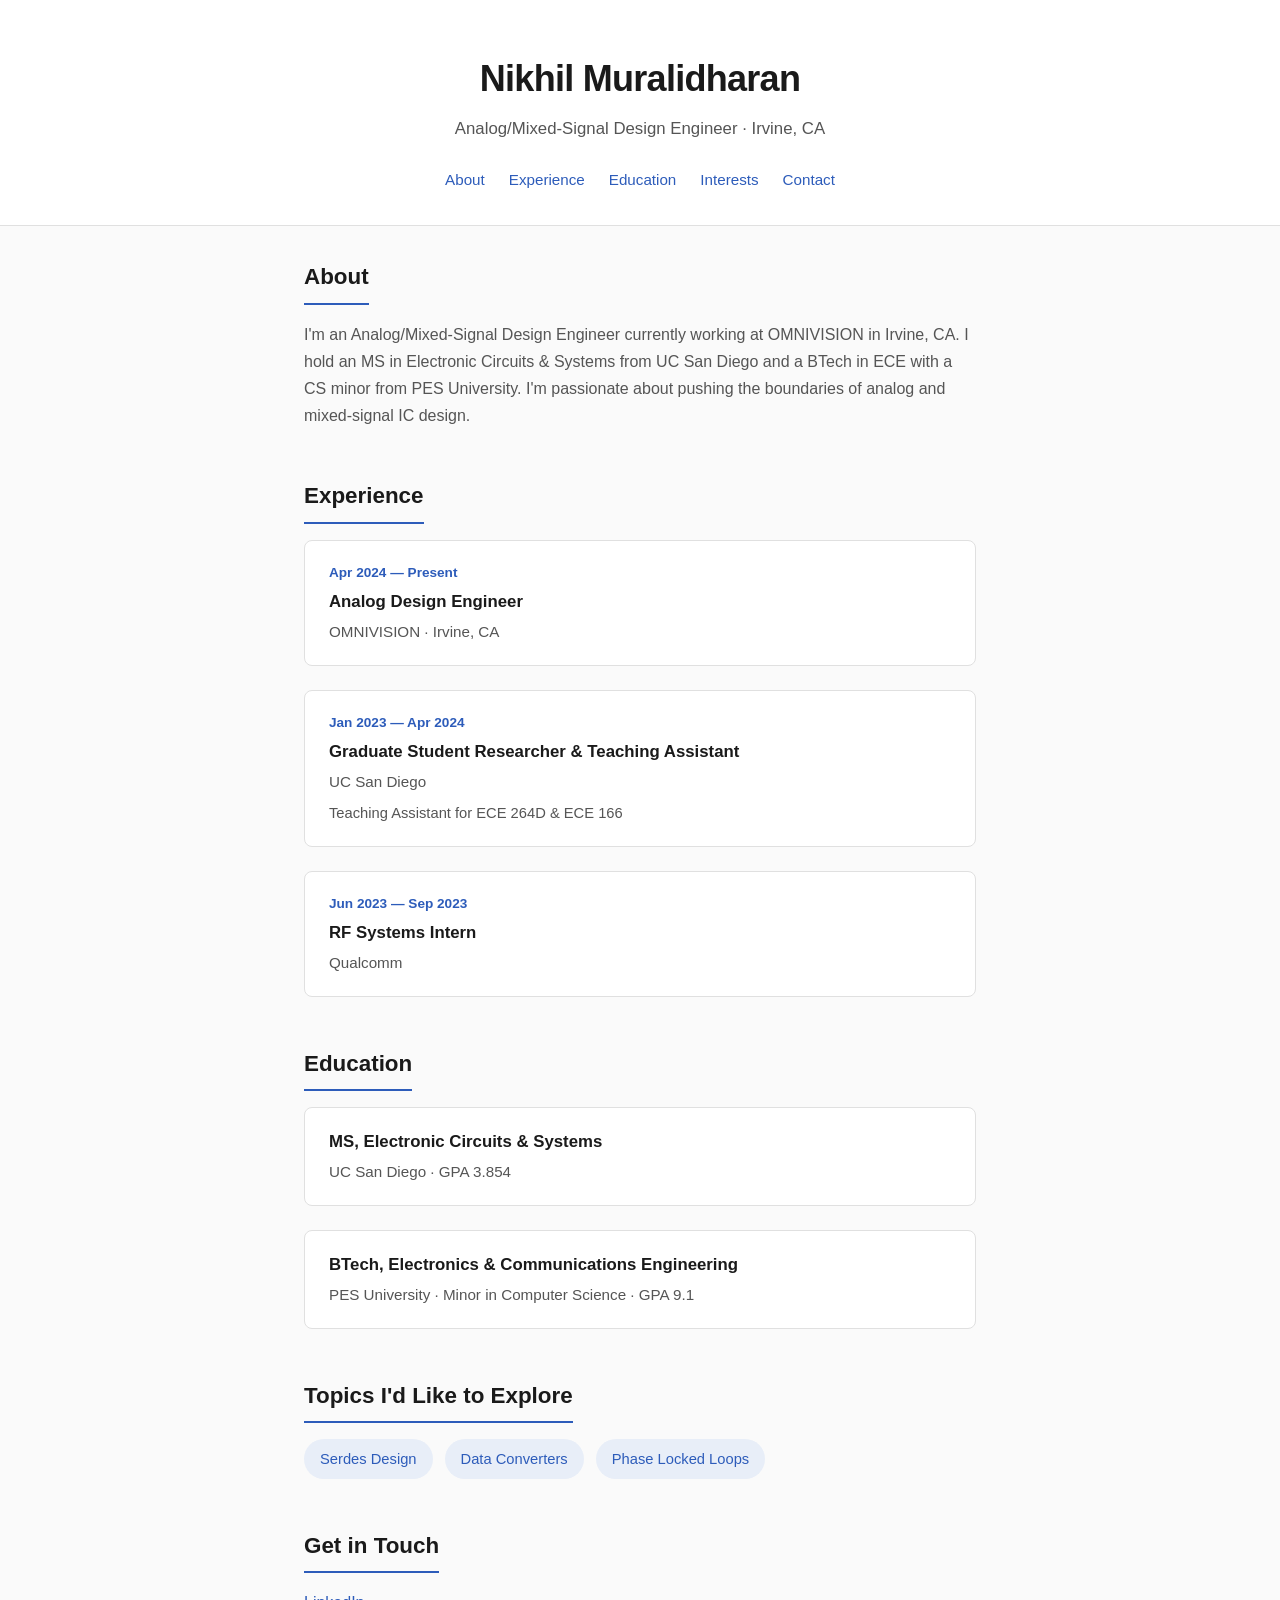
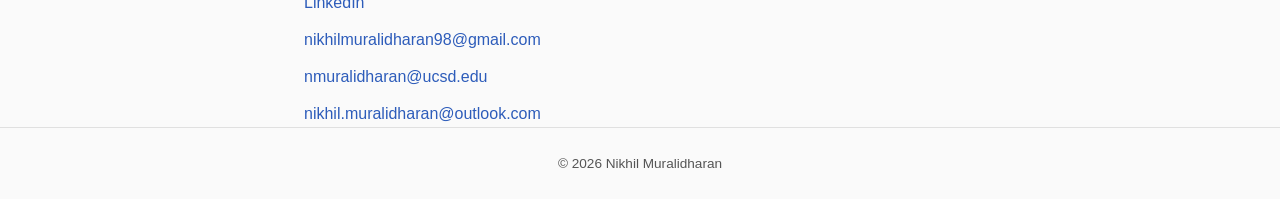
==== index.html @ 34f5506d "Add GitHub Pages personal website with HTML/CSS Static personal site built from existing profile con" ====
<!DOCTYPE html>
<html lang="en">
<head>
  <meta charset="UTF-8">
  <meta name="viewport" content="width=device-width, initial-scale=1.0">
  <title>Nikhil Muralidharan — Analog/Mixed-Signal Design Engineer</title>
  <meta name="description" content="Personal website of Nikhil Muralidharan, Analog/Mixed-Signal Design Engineer based in Irvine, CA.">
  <link rel="stylesheet" href="style.css">
</head>
<body>
  <header>
    <div class="container">
      <h1>Nikhil Muralidharan</h1>
      <p class="tagline">Analog/Mixed-Signal Design Engineer &middot; Irvine, CA</p>
      <nav>
        <a href="#about">About</a>
        <a href="#experience">Experience</a>
        <a href="#education">Education</a>
        <a href="#interests">Interests</a>
        <a href="#contact">Contact</a>
      </nav>
    </div>
  </header>

  <main class="container">
    <section id="about">
      <h2>About</h2>
      <p>
        I'm an Analog/Mixed-Signal Design Engineer currently working at OMNIVISION in Irvine, CA.
        I hold an MS in Electronic Circuits &amp; Systems from UC San Diego and a BTech in ECE
        with a CS minor from PES University. I'm passionate about pushing the boundaries of
        analog and mixed-signal IC design.
      </p>
    </section>

    <section id="experience">
      <h2>Experience</h2>
      <div class="timeline">
        <div class="timeline-item">
          <span class="date">Apr 2024 &mdash; Present</span>
          <h3>Analog Design Engineer</h3>
          <p class="org">OMNIVISION &middot; Irvine, CA</p>
        </div>
        <div class="timeline-item">
          <span class="date">Jan 2023 &mdash; Apr 2024</span>
          <h3>Graduate Student Researcher &amp; Teaching Assistant</h3>
          <p class="org">UC San Diego</p>
          <p>Teaching Assistant for ECE 264D &amp; ECE 166</p>
        </div>
        <div class="timeline-item">
          <span class="date">Jun 2023 &mdash; Sep 2023</span>
          <h3>RF Systems Intern</h3>
          <p class="org">Qualcomm</p>
        </div>
      </div>
    </section>

    <section id="education">
      <h2>Education</h2>
      <div class="timeline">
        <div class="timeline-item">
          <h3>MS, Electronic Circuits &amp; Systems</h3>
          <p class="org">UC San Diego &middot; GPA 3.854</p>
        </div>
        <div class="timeline-item">
          <h3>BTech, Electronics &amp; Communications Engineering</h3>
          <p class="org">PES University &middot; Minor in Computer Science &middot; GPA 9.1</p>
        </div>
      </div>
    </section>

    <section id="interests">
      <h2>Topics I'd Like to Explore</h2>
      <ul class="tags">
        <li>Serdes Design</li>
        <li>Data Converters</li>
        <li>Phase Locked Loops</li>
      </ul>
    </section>

    <section id="contact">
      <h2>Get in Touch</h2>
      <ul class="contact-list">
        <li><a href="https://linkedin.com/in/nikhil-muralidharan">LinkedIn</a></li>
        <li><a href="mailto:nikhilmuralidharan98@gmail.com">nikhilmuralidharan98@gmail.com</a></li>
        <li><a href="mailto:nmuralidharan@ucsd.edu">nmuralidharan@ucsd.edu</a></li>
        <li><a href="mailto:nikhil.muralidharan@outlook.com">nikhil.muralidharan@outlook.com</a></li>
      </ul>
    </section>
  </main>

  <footer>
    <div class="container">
      <p>&copy; 2026 Nikhil Muralidharan</p>
    </div>
  </footer>
</body>
</html>
---- style.css ----
/* ── Reset & Base ────────────────────────────────────────── */
*,
*::before,
*::after {
  margin: 0;
  padding: 0;
  box-sizing: border-box;
}

:root {
  --color-bg: #fafafa;
  --color-surface: #ffffff;
  --color-text: #1a1a1a;
  --color-text-muted: #555;
  --color-accent: #2d5cba;
  --color-accent-light: #e8eef8;
  --color-border: #e0e0e0;
  --font-sans: "Segoe UI", Roboto, "Helvetica Neue", Arial, sans-serif;
  --max-width: 720px;
}

html {
  scroll-behavior: smooth;
}

body {
  font-family: var(--font-sans);
  color: var(--color-text);
  background: var(--color-bg);
  line-height: 1.7;
  -webkit-font-smoothing: antialiased;
}

/* ── Layout ──────────────────────────────────────────────── */
.container {
  max-width: var(--max-width);
  margin: 0 auto;
  padding: 0 1.5rem;
}

/* ── Header ──────────────────────────────────────────────── */
header {
  background: var(--color-surface);
  border-bottom: 1px solid var(--color-border);
  padding: 3rem 0 2rem;
  text-align: center;
}

header h1 {
  font-size: 2.25rem;
  font-weight: 700;
  letter-spacing: -0.02em;
}

.tagline {
  color: var(--color-text-muted);
  margin-top: 0.35rem;
  font-size: 1.05rem;
}

nav {
  margin-top: 1.5rem;
  display: flex;
  justify-content: center;
  gap: 1.5rem;
  flex-wrap: wrap;
}

nav a {
  color: var(--color-accent);
  text-decoration: none;
  font-size: 0.95rem;
  font-weight: 500;
  transition: opacity 0.2s;
}

nav a:hover {
  opacity: 0.7;
}

/* ── Sections ────────────────────────────────────────────── */
main {
  padding: 2rem 0 4rem;
}

section {
  margin-top: 3rem;
}

section:first-child {
  margin-top: 2rem;
}

h2 {
  font-size: 1.4rem;
  font-weight: 700;
  margin-bottom: 1rem;
  padding-bottom: 0.4rem;
  border-bottom: 2px solid var(--color-accent);
  display: inline-block;
}

section > p {
  color: var(--color-text-muted);
}

/* ── Timeline ────────────────────────────────────────────── */
.timeline {
  display: flex;
  flex-direction: column;
  gap: 1.5rem;
}

.timeline-item {
  background: var(--color-surface);
  border: 1px solid var(--color-border);
  border-radius: 8px;
  padding: 1.25rem 1.5rem;
}

.timeline-item .date {
  display: block;
  font-size: 0.85rem;
  color: var(--color-accent);
  font-weight: 600;
  margin-bottom: 0.25rem;
}

.timeline-item h3 {
  font-size: 1.05rem;
  font-weight: 600;
}

.timeline-item .org {
  color: var(--color-text-muted);
  font-size: 0.95rem;
  margin-top: 0.15rem;
}

.timeline-item p:last-child:not(.org) {
  margin-top: 0.4rem;
  font-size: 0.92rem;
  color: var(--color-text-muted);
}

/* ── Tags ────────────────────────────────────────────────── */
.tags {
  list-style: none;
  display: flex;
  flex-wrap: wrap;
  gap: 0.75rem;
}

.tags li {
  background: var(--color-accent-light);
  color: var(--color-accent);
  padding: 0.45rem 1rem;
  border-radius: 20px;
  font-size: 0.92rem;
  font-weight: 500;
}

/* ── Contact ─────────────────────────────────────────────── */
.contact-list {
  list-style: none;
  display: flex;
  flex-direction: column;
  gap: 0.6rem;
}

.contact-list a {
  color: var(--color-accent);
  text-decoration: none;
  font-weight: 500;
}

.contact-list a:hover {
  text-decoration: underline;
}

/* ── Footer ──────────────────────────────────────────────── */
footer {
  border-top: 1px solid var(--color-border);
  padding: 1.5rem 0;
  text-align: center;
  font-size: 0.85rem;
  color: var(--color-text-muted);
}

/* ── Responsive ──────────────────────────────────────────── */
@media (max-width: 600px) {
  header {
    padding: 2rem 0 1.5rem;
  }

  header h1 {
    font-size: 1.75rem;
  }

  nav {
    gap: 1rem;
  }

  section {
    margin-top: 2rem;
  }

  .timeline-item {
    padding: 1rem 1.15rem;
  }
}
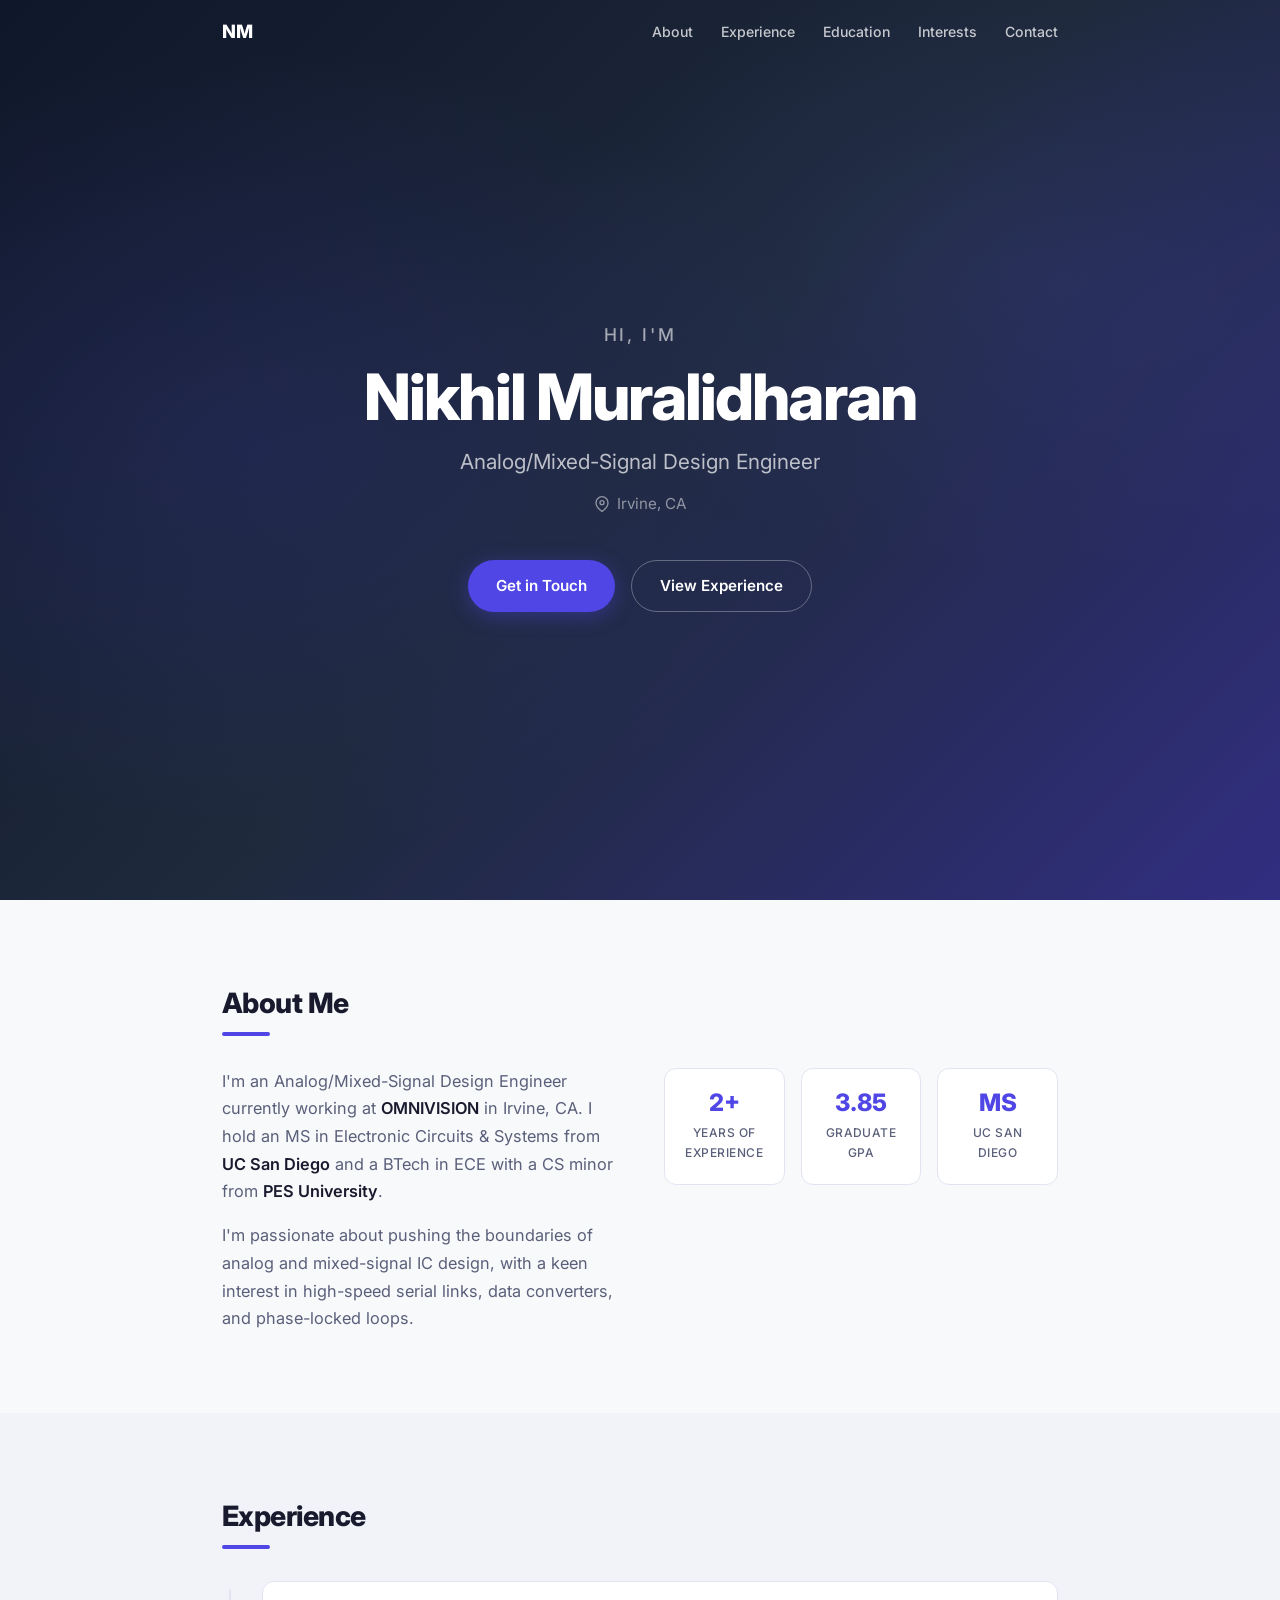
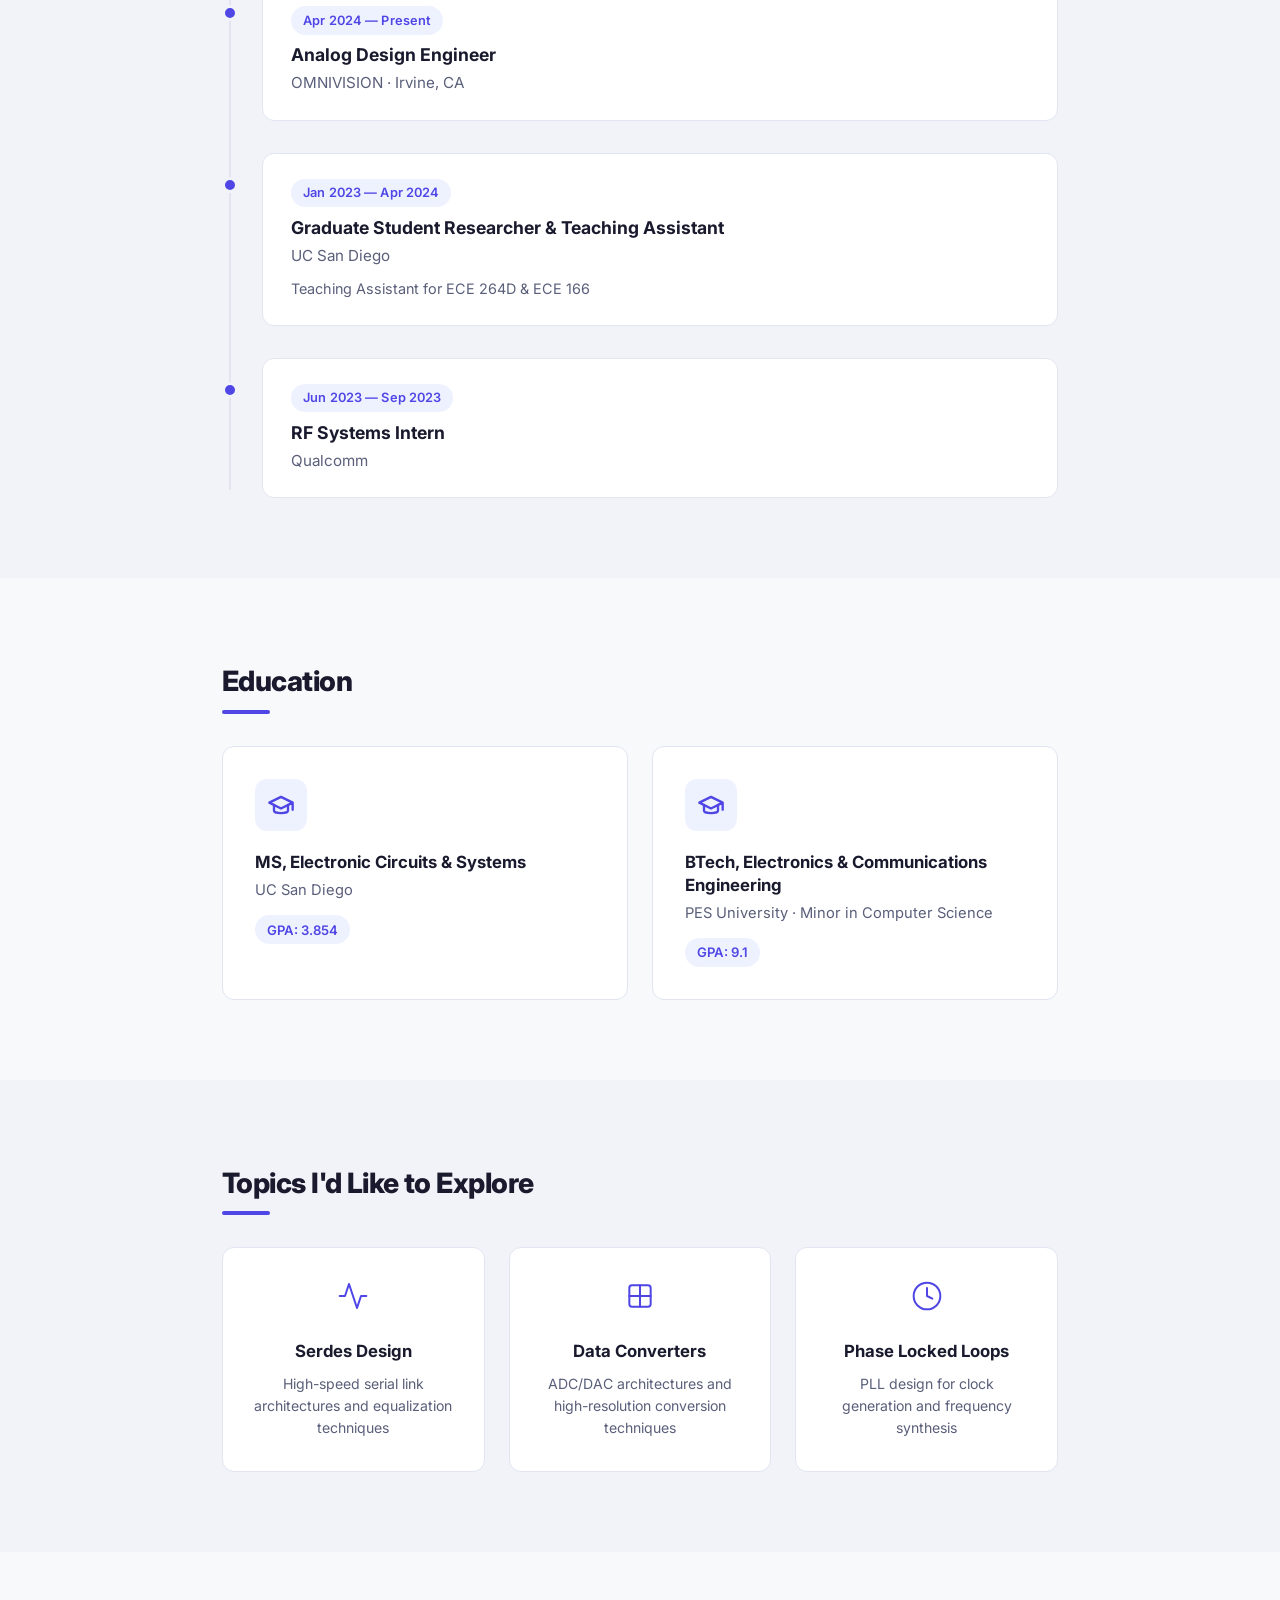
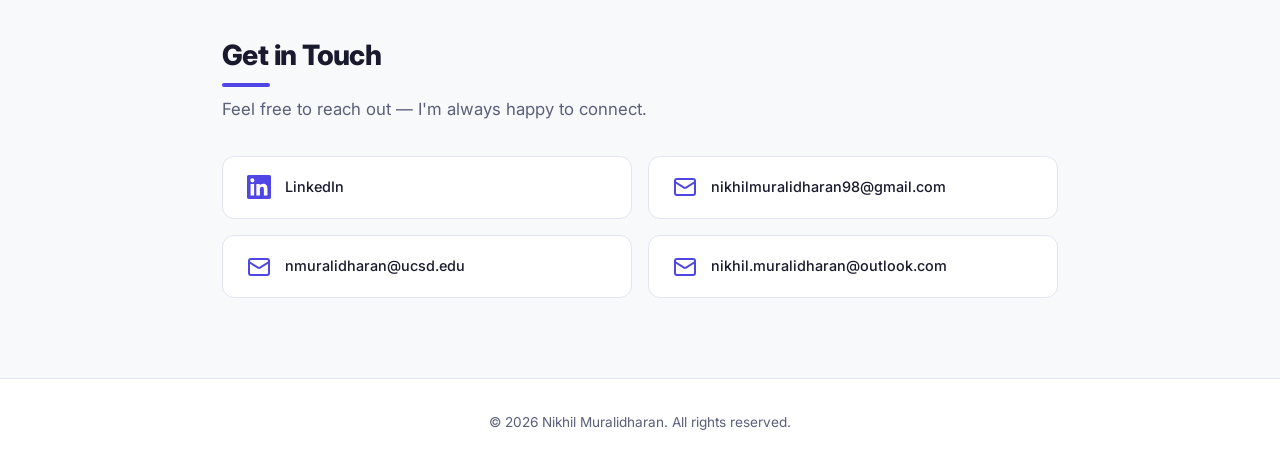
==== commit d907f78c: "Redesign website into a polished portfolio - Full-viewport hero with gradient background and CTA but" ====
--- a/index.html
+++ b/index.html
@@ -4,95 +4,217 @@
   <meta charset="UTF-8">
   <meta name="viewport" content="width=device-width, initial-scale=1.0">
   <title>Nikhil Muralidharan — Analog/Mixed-Signal Design Engineer</title>
-  <meta name="description" content="Personal website of Nikhil Muralidharan, Analog/Mixed-Signal Design Engineer based in Irvine, CA.">
+  <meta name="description" content="Portfolio of Nikhil Muralidharan, Analog/Mixed-Signal Design Engineer based in Irvine, CA.">
+  <link rel="preconnect" href="https://fonts.googleapis.com">
+  <link rel="preconnect" href="https://fonts.gstatic.com" crossorigin>
+  <link href="https://fonts.googleapis.com/css2?family=Inter:wght@400;500;600;700;800&display=swap" rel="stylesheet">
   <link rel="stylesheet" href="style.css">
 </head>
 <body>
-  <header>
-    <div class="container">
-      <h1>Nikhil Muralidharan</h1>
-      <p class="tagline">Analog/Mixed-Signal Design Engineer &middot; Irvine, CA</p>
-      <nav>
+
+  <!-- ── Sticky Nav ──────────────────────────────────────── -->
+  <nav class="topnav" id="topnav">
+    <div class="nav-inner">
+      <a href="#" class="nav-logo">NM</a>
+      <div class="nav-links">
         <a href="#about">About</a>
         <a href="#experience">Experience</a>
         <a href="#education">Education</a>
         <a href="#interests">Interests</a>
         <a href="#contact">Contact</a>
-      </nav>
+      </div>
+    </div>
+  </nav>
+
+  <!-- ── Hero ────────────────────────────────────────────── -->
+  <header class="hero">
+    <div class="hero-content">
+      <p class="hero-greeting">Hi, I'm</p>
+      <h1 class="hero-name">Nikhil Muralidharan</h1>
+      <p class="hero-role">Analog/Mixed-Signal Design Engineer</p>
+      <p class="hero-location">
+        <svg width="16" height="16" viewBox="0 0 24 24" fill="none" stroke="currentColor" stroke-width="2" stroke-linecap="round" stroke-linejoin="round"><path d="M21 10c0 7-9 13-9 13s-9-6-9-13a9 9 0 0 1 18 0z"/><circle cx="12" cy="10" r="3"/></svg>
+        Irvine, CA
+      </p>
+      <div class="hero-cta">
+        <a href="#contact" class="btn btn-primary">Get in Touch</a>
+        <a href="#experience" class="btn btn-outline">View Experience</a>
+      </div>
     </div>
   </header>
 
-  <main class="container">
-    <section id="about">
-      <h2>About</h2>
-      <p>
-        I'm an Analog/Mixed-Signal Design Engineer currently working at OMNIVISION in Irvine, CA.
-        I hold an MS in Electronic Circuits &amp; Systems from UC San Diego and a BTech in ECE
-        with a CS minor from PES University. I'm passionate about pushing the boundaries of
-        analog and mixed-signal IC design.
-      </p>
-    </section>
-
-    <section id="experience">
-      <h2>Experience</h2>
-      <div class="timeline">
-        <div class="timeline-item">
-          <span class="date">Apr 2024 &mdash; Present</span>
-          <h3>Analog Design Engineer</h3>
-          <p class="org">OMNIVISION &middot; Irvine, CA</p>
-        </div>
-        <div class="timeline-item">
-          <span class="date">Jan 2023 &mdash; Apr 2024</span>
-          <h3>Graduate Student Researcher &amp; Teaching Assistant</h3>
-          <p class="org">UC San Diego</p>
-          <p>Teaching Assistant for ECE 264D &amp; ECE 166</p>
-        </div>
-        <div class="timeline-item">
-          <span class="date">Jun 2023 &mdash; Sep 2023</span>
-          <h3>RF Systems Intern</h3>
-          <p class="org">Qualcomm</p>
-        </div>
-      </div>
-    </section>
-
-    <section id="education">
-      <h2>Education</h2>
-      <div class="timeline">
-        <div class="timeline-item">
-          <h3>MS, Electronic Circuits &amp; Systems</h3>
-          <p class="org">UC San Diego &middot; GPA 3.854</p>
-        </div>
-        <div class="timeline-item">
-          <h3>BTech, Electronics &amp; Communications Engineering</h3>
-          <p class="org">PES University &middot; Minor in Computer Science &middot; GPA 9.1</p>
-        </div>
-      </div>
-    </section>
-
-    <section id="interests">
-      <h2>Topics I'd Like to Explore</h2>
-      <ul class="tags">
-        <li>Serdes Design</li>
-        <li>Data Converters</li>
-        <li>Phase Locked Loops</li>
-      </ul>
-    </section>
-
-    <section id="contact">
-      <h2>Get in Touch</h2>
-      <ul class="contact-list">
-        <li><a href="https://linkedin.com/in/nikhil-muralidharan">LinkedIn</a></li>
-        <li><a href="mailto:nikhilmuralidharan98@gmail.com">nikhilmuralidharan98@gmail.com</a></li>
-        <li><a href="mailto:nmuralidharan@ucsd.edu">nmuralidharan@ucsd.edu</a></li>
-        <li><a href="mailto:nikhil.muralidharan@outlook.com">nikhil.muralidharan@outlook.com</a></li>
-      </ul>
-    </section>
+  <main>
+
+    <!-- ── About ───────────────────────────────────────────── -->
+    <section id="about" class="section">
+      <div class="container">
+        <h2 class="section-title">About Me</h2>
+        <div class="about-grid">
+          <div class="about-text">
+            <p>
+              I'm an Analog/Mixed-Signal Design Engineer currently working at
+              <strong>OMNIVISION</strong> in Irvine, CA. I hold an MS in Electronic
+              Circuits &amp; Systems from <strong>UC San Diego</strong> and a BTech in
+              ECE with a CS minor from <strong>PES University</strong>.
+            </p>
+            <p>
+              I'm passionate about pushing the boundaries of analog and mixed-signal
+              IC design, with a keen interest in high-speed serial links, data converters,
+              and phase-locked loops.
+            </p>
+          </div>
+          <div class="about-highlights">
+            <div class="highlight-card">
+              <span class="highlight-number">2+</span>
+              <span class="highlight-label">Years of Experience</span>
+            </div>
+            <div class="highlight-card">
+              <span class="highlight-number">3.85</span>
+              <span class="highlight-label">Graduate GPA</span>
+            </div>
+            <div class="highlight-card">
+              <span class="highlight-number">MS</span>
+              <span class="highlight-label">UC San Diego</span>
+            </div>
+          </div>
+        </div>
+      </div>
+    </section>
+
+    <!-- ── Experience ──────────────────────────────────────── -->
+    <section id="experience" class="section section-alt">
+      <div class="container">
+        <h2 class="section-title">Experience</h2>
+        <div class="timeline">
+          <div class="timeline-item">
+            <div class="timeline-marker"></div>
+            <div class="timeline-card">
+              <span class="timeline-date">Apr 2024 &mdash; Present</span>
+              <h3>Analog Design Engineer</h3>
+              <p class="timeline-org">OMNIVISION &middot; Irvine, CA</p>
+            </div>
+          </div>
+          <div class="timeline-item">
+            <div class="timeline-marker"></div>
+            <div class="timeline-card">
+              <span class="timeline-date">Jan 2023 &mdash; Apr 2024</span>
+              <h3>Graduate Student Researcher &amp; Teaching Assistant</h3>
+              <p class="timeline-org">UC San Diego</p>
+              <p class="timeline-detail">Teaching Assistant for ECE 264D &amp; ECE 166</p>
+            </div>
+          </div>
+          <div class="timeline-item">
+            <div class="timeline-marker"></div>
+            <div class="timeline-card">
+              <span class="timeline-date">Jun 2023 &mdash; Sep 2023</span>
+              <h3>RF Systems Intern</h3>
+              <p class="timeline-org">Qualcomm</p>
+            </div>
+          </div>
+        </div>
+      </div>
+    </section>
+
+    <!-- ── Education ───────────────────────────────────────── -->
+    <section id="education" class="section">
+      <div class="container">
+        <h2 class="section-title">Education</h2>
+        <div class="edu-grid">
+          <div class="edu-card">
+            <div class="edu-icon">
+              <svg width="28" height="28" viewBox="0 0 24 24" fill="none" stroke="currentColor" stroke-width="2" stroke-linecap="round" stroke-linejoin="round"><path d="M22 10v6M2 10l10-5 10 5-10 5z"/><path d="M6 12v5c0 1.1 2.7 2 6 2s6-.9 6-2v-5"/></svg>
+            </div>
+            <h3>MS, Electronic Circuits &amp; Systems</h3>
+            <p class="edu-school">UC San Diego</p>
+            <p class="edu-gpa">GPA: 3.854</p>
+          </div>
+          <div class="edu-card">
+            <div class="edu-icon">
+              <svg width="28" height="28" viewBox="0 0 24 24" fill="none" stroke="currentColor" stroke-width="2" stroke-linecap="round" stroke-linejoin="round"><path d="M22 10v6M2 10l10-5 10 5-10 5z"/><path d="M6 12v5c0 1.1 2.7 2 6 2s6-.9 6-2v-5"/></svg>
+            </div>
+            <h3>BTech, Electronics &amp; Communications Engineering</h3>
+            <p class="edu-school">PES University &middot; Minor in Computer Science</p>
+            <p class="edu-gpa">GPA: 9.1</p>
+          </div>
+        </div>
+      </div>
+    </section>
+
+    <!-- ── Interests ───────────────────────────────────────── -->
+    <section id="interests" class="section section-alt">
+      <div class="container">
+        <h2 class="section-title">Topics I'd Like to Explore</h2>
+        <div class="interest-grid">
+          <div class="interest-card">
+            <svg width="32" height="32" viewBox="0 0 24 24" fill="none" stroke="currentColor" stroke-width="1.5" stroke-linecap="round" stroke-linejoin="round"><polyline points="22 12 18 12 15 21 9 3 6 12 2 12"/></svg>
+            <h3>Serdes Design</h3>
+            <p>High-speed serial link architectures and equalization techniques</p>
+          </div>
+          <div class="interest-card">
+            <svg width="32" height="32" viewBox="0 0 24 24" fill="none" stroke="currentColor" stroke-width="1.5" stroke-linecap="round" stroke-linejoin="round"><rect x="4" y="4" width="16" height="16" rx="2"/><line x1="4" y1="12" x2="20" y2="12"/><line x1="12" y1="4" x2="12" y2="20"/></svg>
+            <h3>Data Converters</h3>
+            <p>ADC/DAC architectures and high-resolution conversion techniques</p>
+          </div>
+          <div class="interest-card">
+            <svg width="32" height="32" viewBox="0 0 24 24" fill="none" stroke="currentColor" stroke-width="1.5" stroke-linecap="round" stroke-linejoin="round"><circle cx="12" cy="12" r="10"/><polyline points="12 6 12 12 16 14"/></svg>
+            <h3>Phase Locked Loops</h3>
+            <p>PLL design for clock generation and frequency synthesis</p>
+          </div>
+        </div>
+      </div>
+    </section>
+
+    <!-- ── Contact ─────────────────────────────────────────── -->
+    <section id="contact" class="section">
+      <div class="container">
+        <h2 class="section-title">Get in Touch</h2>
+        <p class="contact-intro">Feel free to reach out &mdash; I'm always happy to connect.</p>
+        <div class="contact-grid">
+          <a href="https://linkedin.com/in/nikhil-muralidharan" class="contact-card" target="_blank" rel="noopener noreferrer">
+            <svg width="24" height="24" viewBox="0 0 24 24" fill="currentColor"><path d="M20.447 20.452h-3.554v-5.569c0-1.328-.027-3.037-1.852-3.037-1.853 0-2.136 1.445-2.136 2.939v5.667H9.351V9h3.414v1.561h.046c.477-.9 1.637-1.85 3.37-1.85 3.601 0 4.267 2.37 4.267 5.455v6.286zM5.337 7.433a2.062 2.062 0 01-2.063-2.065 2.064 2.064 0 112.063 2.065zm1.782 13.019H3.555V9h3.564v11.452zM22.225 0H1.771C.792 0 0 .774 0 1.729v20.542C0 23.227.792 24 1.771 24h20.451C23.2 24 24 23.227 24 22.271V1.729C24 .774 23.2 0 22.222 0h.003z"/></svg>
+            <span>LinkedIn</span>
+          </a>
+          <a href="mailto:nikhilmuralidharan98@gmail.com" class="contact-card">
+            <svg width="24" height="24" viewBox="0 0 24 24" fill="none" stroke="currentColor" stroke-width="2" stroke-linecap="round" stroke-linejoin="round"><rect x="2" y="4" width="20" height="16" rx="2"/><path d="m22 7-8.97 5.7a1.94 1.94 0 0 1-2.06 0L2 7"/></svg>
+            <span>nikhilmuralidharan98@gmail.com</span>
+          </a>
+          <a href="mailto:nmuralidharan@ucsd.edu" class="contact-card">
+            <svg width="24" height="24" viewBox="0 0 24 24" fill="none" stroke="currentColor" stroke-width="2" stroke-linecap="round" stroke-linejoin="round"><rect x="2" y="4" width="20" height="16" rx="2"/><path d="m22 7-8.97 5.7a1.94 1.94 0 0 1-2.06 0L2 7"/></svg>
+            <span>nmuralidharan@ucsd.edu</span>
+          </a>
+          <a href="mailto:nikhil.muralidharan@outlook.com" class="contact-card">
+            <svg width="24" height="24" viewBox="0 0 24 24" fill="none" stroke="currentColor" stroke-width="2" stroke-linecap="round" stroke-linejoin="round"><rect x="2" y="4" width="20" height="16" rx="2"/><path d="m22 7-8.97 5.7a1.94 1.94 0 0 1-2.06 0L2 7"/></svg>
+            <span>nikhil.muralidharan@outlook.com</span>
+          </a>
+        </div>
+      </div>
+    </section>
+
   </main>
 
   <footer>
     <div class="container">
-      <p>&copy; 2026 Nikhil Muralidharan</p>
+      <p>&copy; 2026 Nikhil Muralidharan. All rights reserved.</p>
     </div>
   </footer>
+
+  <script>
+    // Sticky nav background on scroll
+    const nav = document.getElementById('topnav');
+    window.addEventListener('scroll', () => {
+      nav.classList.toggle('scrolled', window.scrollY > 50);
+    });
+
+    // Animate sections on scroll
+    const observer = new IntersectionObserver((entries) => {
+      entries.forEach(entry => {
+        if (entry.isIntersecting) {
+          entry.target.classList.add('visible');
+        }
+      });
+    }, { threshold: 0.1 });
+
+    document.querySelectorAll('.section').forEach(s => observer.observe(s));
+  </script>
 </body>
 </html>
--- a/style.css
+++ b/style.css
@@ -8,19 +8,29 @@
 }
 
 :root {
-  --color-bg: #fafafa;
+  --color-bg: #f8f9fb;
   --color-surface: #ffffff;
-  --color-text: #1a1a1a;
-  --color-text-muted: #555;
-  --color-accent: #2d5cba;
-  --color-accent-light: #e8eef8;
-  --color-border: #e0e0e0;
-  --font-sans: "Segoe UI", Roboto, "Helvetica Neue", Arial, sans-serif;
-  --max-width: 720px;
+  --color-surface-alt: #f1f3f8;
+  --color-text: #1a1a2e;
+  --color-text-muted: #5a5f7a;
+  --color-accent: #4f46e5;
+  --color-accent-dark: #3730a3;
+  --color-accent-light: #eef2ff;
+  --color-border: #e2e5f1;
+  --color-hero-start: #0f172a;
+  --color-hero-end: #1e293b;
+  --font-sans: "Inter", -apple-system, BlinkMacSystemFont, "Segoe UI", Roboto, sans-serif;
+  --max-width: 900px;
+  --radius: 12px;
+  --shadow-sm: 0 1px 3px rgba(0, 0, 0, 0.06);
+  --shadow-md: 0 4px 16px rgba(0, 0, 0, 0.08);
+  --shadow-lg: 0 8px 30px rgba(0, 0, 0, 0.1);
+  --transition: 0.3s cubic-bezier(0.4, 0, 0.2, 1);
 }
 
 html {
   scroll-behavior: smooth;
+  scroll-padding-top: 5rem;
 }
 
 body {
@@ -29,183 +39,592 @@
   background: var(--color-bg);
   line-height: 1.7;
   -webkit-font-smoothing: antialiased;
-}
-
-/* ── Layout ──────────────────────────────────────────────── */
+  -moz-osx-font-smoothing: grayscale;
+}
+
 .container {
   max-width: var(--max-width);
   margin: 0 auto;
-  padding: 0 1.5rem;
-}
-
-/* ── Header ──────────────────────────────────────────────── */
-header {
+  padding: 0 2rem;
+}
+
+/* ── Sticky Nav ──────────────────────────────────────────── */
+.topnav {
+  position: fixed;
+  top: 0;
+  left: 0;
+  right: 0;
+  z-index: 100;
+  padding: 1rem 0;
+  transition: background var(--transition), box-shadow var(--transition), padding var(--transition);
+}
+
+.topnav.scrolled {
+  background: rgba(255, 255, 255, 0.92);
+  backdrop-filter: blur(12px);
+  -webkit-backdrop-filter: blur(12px);
+  box-shadow: 0 1px 12px rgba(0, 0, 0, 0.08);
+  padding: 0.65rem 0;
+}
+
+.nav-inner {
+  max-width: var(--max-width);
+  margin: 0 auto;
+  padding: 0 2rem;
+  display: flex;
+  align-items: center;
+  justify-content: space-between;
+}
+
+.nav-logo {
+  font-weight: 800;
+  font-size: 1.15rem;
+  color: #fff;
+  text-decoration: none;
+  letter-spacing: -0.02em;
+  transition: color var(--transition);
+}
+
+.topnav.scrolled .nav-logo {
+  color: var(--color-text);
+}
+
+.nav-links {
+  display: flex;
+  gap: 1.75rem;
+}
+
+.nav-links a {
+  color: rgba(255, 255, 255, 0.75);
+  text-decoration: none;
+  font-size: 0.88rem;
+  font-weight: 500;
+  transition: color var(--transition);
+}
+
+.nav-links a:hover {
+  color: #fff;
+}
+
+.topnav.scrolled .nav-links a {
+  color: var(--color-text-muted);
+}
+
+.topnav.scrolled .nav-links a:hover {
+  color: var(--color-accent);
+}
+
+/* ── Hero ────────────────────────────────────────────────── */
+.hero {
+  background: linear-gradient(135deg, var(--color-hero-start) 0%, var(--color-hero-end) 50%, #312e81 100%);
+  min-height: 100vh;
+  display: flex;
+  align-items: center;
+  justify-content: center;
+  text-align: center;
+  padding: 6rem 2rem 4rem;
+  position: relative;
+  overflow: hidden;
+}
+
+.hero::before {
+  content: "";
+  position: absolute;
+  inset: 0;
+  background:
+    radial-gradient(ellipse 600px 400px at 20% 50%, rgba(79, 70, 229, 0.15), transparent),
+    radial-gradient(ellipse 500px 300px at 80% 30%, rgba(99, 102, 241, 0.1), transparent);
+  pointer-events: none;
+}
+
+.hero-content {
+  position: relative;
+  z-index: 1;
+}
+
+.hero-greeting {
+  font-size: 1.1rem;
+  font-weight: 500;
+  color: rgba(255, 255, 255, 0.6);
+  text-transform: uppercase;
+  letter-spacing: 0.15em;
+  margin-bottom: 0.75rem;
+}
+
+.hero-name {
+  font-size: clamp(2.5rem, 6vw, 4rem);
+  font-weight: 800;
+  color: #fff;
+  letter-spacing: -0.03em;
+  line-height: 1.1;
+}
+
+.hero-role {
+  font-size: clamp(1rem, 2.5vw, 1.3rem);
+  color: rgba(255, 255, 255, 0.7);
+  margin-top: 0.75rem;
+  font-weight: 400;
+}
+
+.hero-location {
+  display: inline-flex;
+  align-items: center;
+  gap: 0.4rem;
+  margin-top: 0.75rem;
+  font-size: 0.95rem;
+  color: rgba(255, 255, 255, 0.5);
+}
+
+.hero-location svg {
+  flex-shrink: 0;
+}
+
+.hero-cta {
+  margin-top: 2.5rem;
+  display: flex;
+  gap: 1rem;
+  justify-content: center;
+  flex-wrap: wrap;
+}
+
+.btn {
+  display: inline-flex;
+  align-items: center;
+  padding: 0.75rem 1.75rem;
+  border-radius: 50px;
+  font-size: 0.95rem;
+  font-weight: 600;
+  text-decoration: none;
+  transition: transform var(--transition), box-shadow var(--transition), background var(--transition);
+  cursor: pointer;
+}
+
+.btn:hover {
+  transform: translateY(-2px);
+}
+
+.btn-primary {
+  background: var(--color-accent);
+  color: #fff;
+  box-shadow: 0 4px 20px rgba(79, 70, 229, 0.4);
+}
+
+.btn-primary:hover {
+  background: var(--color-accent-dark);
+  box-shadow: 0 6px 28px rgba(79, 70, 229, 0.5);
+}
+
+.btn-outline {
+  border: 1.5px solid rgba(255, 255, 255, 0.3);
+  color: #fff;
+  background: transparent;
+}
+
+.btn-outline:hover {
+  border-color: rgba(255, 255, 255, 0.6);
+  background: rgba(255, 255, 255, 0.05);
+}
+
+/* ── Sections ────────────────────────────────────────────── */
+.section {
+  padding: 5rem 0;
+  opacity: 0;
+  transform: translateY(30px);
+  transition: opacity 0.6s ease-out, transform 0.6s ease-out;
+}
+
+.section.visible {
+  opacity: 1;
+  transform: translateY(0);
+}
+
+.section-alt {
+  background: var(--color-surface-alt);
+}
+
+.section-title {
+  font-size: 1.75rem;
+  font-weight: 800;
+  letter-spacing: -0.02em;
+  margin-bottom: 2.5rem;
+  position: relative;
+  display: inline-block;
+}
+
+.section-title::after {
+  content: "";
+  position: absolute;
+  bottom: -8px;
+  left: 0;
+  width: 48px;
+  height: 4px;
+  background: var(--color-accent);
+  border-radius: 2px;
+}
+
+/* ── About ───────────────────────────────────────────────── */
+.about-grid {
+  display: grid;
+  grid-template-columns: 1fr 1fr;
+  gap: 3rem;
+  align-items: start;
+}
+
+.about-text p {
+  color: var(--color-text-muted);
+  margin-bottom: 1rem;
+  font-size: 1.02rem;
+}
+
+.about-text p:last-child {
+  margin-bottom: 0;
+}
+
+.about-text strong {
+  color: var(--color-text);
+  font-weight: 600;
+}
+
+.about-highlights {
+  display: grid;
+  grid-template-columns: 1fr 1fr 1fr;
+  gap: 1rem;
+}
+
+.highlight-card {
   background: var(--color-surface);
-  border-bottom: 1px solid var(--color-border);
-  padding: 3rem 0 2rem;
+  border: 1px solid var(--color-border);
+  border-radius: var(--radius);
+  padding: 1.25rem 1rem;
   text-align: center;
-}
-
-header h1 {
-  font-size: 2.25rem;
-  font-weight: 700;
-  letter-spacing: -0.02em;
-}
-
-.tagline {
+  transition: transform var(--transition), box-shadow var(--transition);
+}
+
+.highlight-card:hover {
+  transform: translateY(-3px);
+  box-shadow: var(--shadow-md);
+}
+
+.highlight-number {
+  display: block;
+  font-size: 1.5rem;
+  font-weight: 800;
+  color: var(--color-accent);
+  line-height: 1.2;
+}
+
+.highlight-label {
+  display: block;
+  font-size: 0.75rem;
   color: var(--color-text-muted);
   margin-top: 0.35rem;
-  font-size: 1.05rem;
-}
-
-nav {
-  margin-top: 1.5rem;
-  display: flex;
-  justify-content: center;
-  gap: 1.5rem;
-  flex-wrap: wrap;
-}
-
-nav a {
-  color: var(--color-accent);
-  text-decoration: none;
-  font-size: 0.95rem;
   font-weight: 500;
-  transition: opacity 0.2s;
-}
-
-nav a:hover {
-  opacity: 0.7;
-}
-
-/* ── Sections ────────────────────────────────────────────── */
-main {
-  padding: 2rem 0 4rem;
-}
-
-section {
-  margin-top: 3rem;
-}
-
-section:first-child {
-  margin-top: 2rem;
-}
-
-h2 {
-  font-size: 1.4rem;
-  font-weight: 700;
-  margin-bottom: 1rem;
-  padding-bottom: 0.4rem;
-  border-bottom: 2px solid var(--color-accent);
-  display: inline-block;
-}
-
-section > p {
-  color: var(--color-text-muted);
+  text-transform: uppercase;
+  letter-spacing: 0.04em;
 }
 
 /* ── Timeline ────────────────────────────────────────────── */
 .timeline {
-  display: flex;
-  flex-direction: column;
-  gap: 1.5rem;
+  position: relative;
+  padding-left: 2.5rem;
+}
+
+.timeline::before {
+  content: "";
+  position: absolute;
+  left: 7px;
+  top: 8px;
+  bottom: 8px;
+  width: 2px;
+  background: var(--color-border);
 }
 
 .timeline-item {
+  position: relative;
+  margin-bottom: 2rem;
+}
+
+.timeline-item:last-child {
+  margin-bottom: 0;
+}
+
+.timeline-marker {
+  position: absolute;
+  left: -2.5rem;
+  top: 1.5rem;
+  width: 16px;
+  height: 16px;
+  background: var(--color-accent);
+  border: 3px solid var(--color-surface-alt);
+  border-radius: 50%;
+  z-index: 1;
+}
+
+.timeline-card {
   background: var(--color-surface);
   border: 1px solid var(--color-border);
-  border-radius: 8px;
-  padding: 1.25rem 1.5rem;
-}
-
-.timeline-item .date {
-  display: block;
-  font-size: 0.85rem;
+  border-radius: var(--radius);
+  padding: 1.5rem 1.75rem;
+  transition: transform var(--transition), box-shadow var(--transition);
+}
+
+.timeline-card:hover {
+  transform: translateX(4px);
+  box-shadow: var(--shadow-md);
+}
+
+.timeline-date {
+  display: inline-block;
+  font-size: 0.8rem;
+  font-weight: 600;
   color: var(--color-accent);
-  font-weight: 600;
-  margin-bottom: 0.25rem;
-}
-
-.timeline-item h3 {
-  font-size: 1.05rem;
-  font-weight: 600;
-}
-
-.timeline-item .org {
+  background: var(--color-accent-light);
+  padding: 0.2rem 0.75rem;
+  border-radius: 50px;
+  margin-bottom: 0.6rem;
+  letter-spacing: 0.01em;
+}
+
+.timeline-card h3 {
+  font-size: 1.1rem;
+  font-weight: 700;
+  line-height: 1.3;
+}
+
+.timeline-org {
   color: var(--color-text-muted);
   font-size: 0.95rem;
-  margin-top: 0.15rem;
-}
-
-.timeline-item p:last-child:not(.org) {
-  margin-top: 0.4rem;
-  font-size: 0.92rem;
-  color: var(--color-text-muted);
-}
-
-/* ── Tags ────────────────────────────────────────────────── */
-.tags {
-  list-style: none;
+  margin-top: 0.2rem;
+}
+
+.timeline-detail {
+  color: var(--color-text-muted);
+  font-size: 0.9rem;
+  margin-top: 0.5rem;
+}
+
+/* ── Education ───────────────────────────────────────────── */
+.edu-grid {
+  display: grid;
+  grid-template-columns: 1fr 1fr;
+  gap: 1.5rem;
+}
+
+.edu-card {
+  background: var(--color-surface);
+  border: 1px solid var(--color-border);
+  border-radius: var(--radius);
+  padding: 2rem;
+  transition: transform var(--transition), box-shadow var(--transition);
+}
+
+.edu-card:hover {
+  transform: translateY(-4px);
+  box-shadow: var(--shadow-lg);
+}
+
+.edu-icon {
+  width: 52px;
+  height: 52px;
   display: flex;
-  flex-wrap: wrap;
-  gap: 0.75rem;
-}
-
-.tags li {
+  align-items: center;
+  justify-content: center;
   background: var(--color-accent-light);
   color: var(--color-accent);
-  padding: 0.45rem 1rem;
-  border-radius: 20px;
+  border-radius: var(--radius);
+  margin-bottom: 1.25rem;
+}
+
+.edu-card h3 {
+  font-size: 1.05rem;
+  font-weight: 700;
+  line-height: 1.35;
+}
+
+.edu-school {
+  color: var(--color-text-muted);
   font-size: 0.92rem;
+  margin-top: 0.3rem;
+}
+
+.edu-gpa {
+  display: inline-block;
+  margin-top: 0.75rem;
+  font-size: 0.82rem;
+  font-weight: 600;
+  color: var(--color-accent);
+  background: var(--color-accent-light);
+  padding: 0.2rem 0.75rem;
+  border-radius: 50px;
+}
+
+/* ── Interests ───────────────────────────────────────────── */
+.interest-grid {
+  display: grid;
+  grid-template-columns: repeat(3, 1fr);
+  gap: 1.5rem;
+}
+
+.interest-card {
+  background: var(--color-surface);
+  border: 1px solid var(--color-border);
+  border-radius: var(--radius);
+  padding: 2rem 1.75rem;
+  text-align: center;
+  transition: transform var(--transition), box-shadow var(--transition);
+}
+
+.interest-card:hover {
+  transform: translateY(-4px);
+  box-shadow: var(--shadow-lg);
+}
+
+.interest-card svg {
+  color: var(--color-accent);
+  margin-bottom: 1rem;
+}
+
+.interest-card h3 {
+  font-size: 1.05rem;
+  font-weight: 700;
+  margin-bottom: 0.5rem;
+}
+
+.interest-card p {
+  font-size: 0.88rem;
+  color: var(--color-text-muted);
+  line-height: 1.55;
+}
+
+/* ── Contact ─────────────────────────────────────────────── */
+.contact-intro {
+  color: var(--color-text-muted);
+  font-size: 1.05rem;
+  margin-top: -1.5rem;
+  margin-bottom: 2rem;
+}
+
+.contact-grid {
+  display: grid;
+  grid-template-columns: 1fr 1fr;
+  gap: 1rem;
+}
+
+.contact-card {
+  display: flex;
+  align-items: center;
+  gap: 0.85rem;
+  background: var(--color-surface);
+  border: 1px solid var(--color-border);
+  border-radius: var(--radius);
+  padding: 1.15rem 1.5rem;
+  text-decoration: none;
+  color: var(--color-text);
+  transition: transform var(--transition), box-shadow var(--transition), border-color var(--transition);
+}
+
+.contact-card:hover {
+  transform: translateY(-2px);
+  box-shadow: var(--shadow-md);
+  border-color: var(--color-accent);
+}
+
+.contact-card svg {
+  flex-shrink: 0;
+  color: var(--color-accent);
+}
+
+.contact-card span {
+  font-size: 0.9rem;
   font-weight: 500;
-}
-
-/* ── Contact ─────────────────────────────────────────────── */
-.contact-list {
-  list-style: none;
-  display: flex;
-  flex-direction: column;
-  gap: 0.6rem;
-}
-
-.contact-list a {
-  color: var(--color-accent);
-  text-decoration: none;
-  font-weight: 500;
-}
-
-.contact-list a:hover {
-  text-decoration: underline;
 }
 
 /* ── Footer ──────────────────────────────────────────────── */
 footer {
   border-top: 1px solid var(--color-border);
-  padding: 1.5rem 0;
+  padding: 2rem 0;
   text-align: center;
   font-size: 0.85rem;
   color: var(--color-text-muted);
+  background: var(--color-surface);
 }
 
 /* ── Responsive ──────────────────────────────────────────── */
-@media (max-width: 600px) {
-  header {
-    padding: 2rem 0 1.5rem;
-  }
-
-  header h1 {
-    font-size: 1.75rem;
-  }
-
-  nav {
+@media (max-width: 768px) {
+  .container {
+    padding: 0 1.25rem;
+  }
+
+  .nav-links {
     gap: 1rem;
   }
 
-  section {
-    margin-top: 2rem;
-  }
-
-  .timeline-item {
-    padding: 1rem 1.15rem;
-  }
-}
+  .nav-links a {
+    font-size: 0.82rem;
+  }
+
+  .hero {
+    min-height: 90vh;
+    padding: 5rem 1.5rem 3rem;
+  }
+
+  .section {
+    padding: 3.5rem 0;
+  }
+
+  .about-grid {
+    grid-template-columns: 1fr;
+    gap: 2rem;
+  }
+
+  .about-highlights {
+    grid-template-columns: repeat(3, 1fr);
+  }
+
+  .edu-grid {
+    grid-template-columns: 1fr;
+  }
+
+  .interest-grid {
+    grid-template-columns: 1fr;
+  }
+
+  .contact-grid {
+    grid-template-columns: 1fr;
+  }
+
+  .timeline {
+    padding-left: 2rem;
+  }
+
+  .timeline-marker {
+    left: -2rem;
+  }
+
+  .timeline-card {
+    padding: 1.25rem 1.25rem;
+  }
+}
+
+@media (max-width: 480px) {
+  .nav-links {
+    display: none;
+  }
+
+  .hero-name {
+    font-size: 2.2rem;
+  }
+
+  .about-highlights {
+    grid-template-columns: 1fr 1fr 1fr;
+    gap: 0.75rem;
+  }
+
+  .highlight-card {
+    padding: 1rem 0.5rem;
+  }
+
+  .highlight-number {
+    font-size: 1.25rem;
+  }
+}
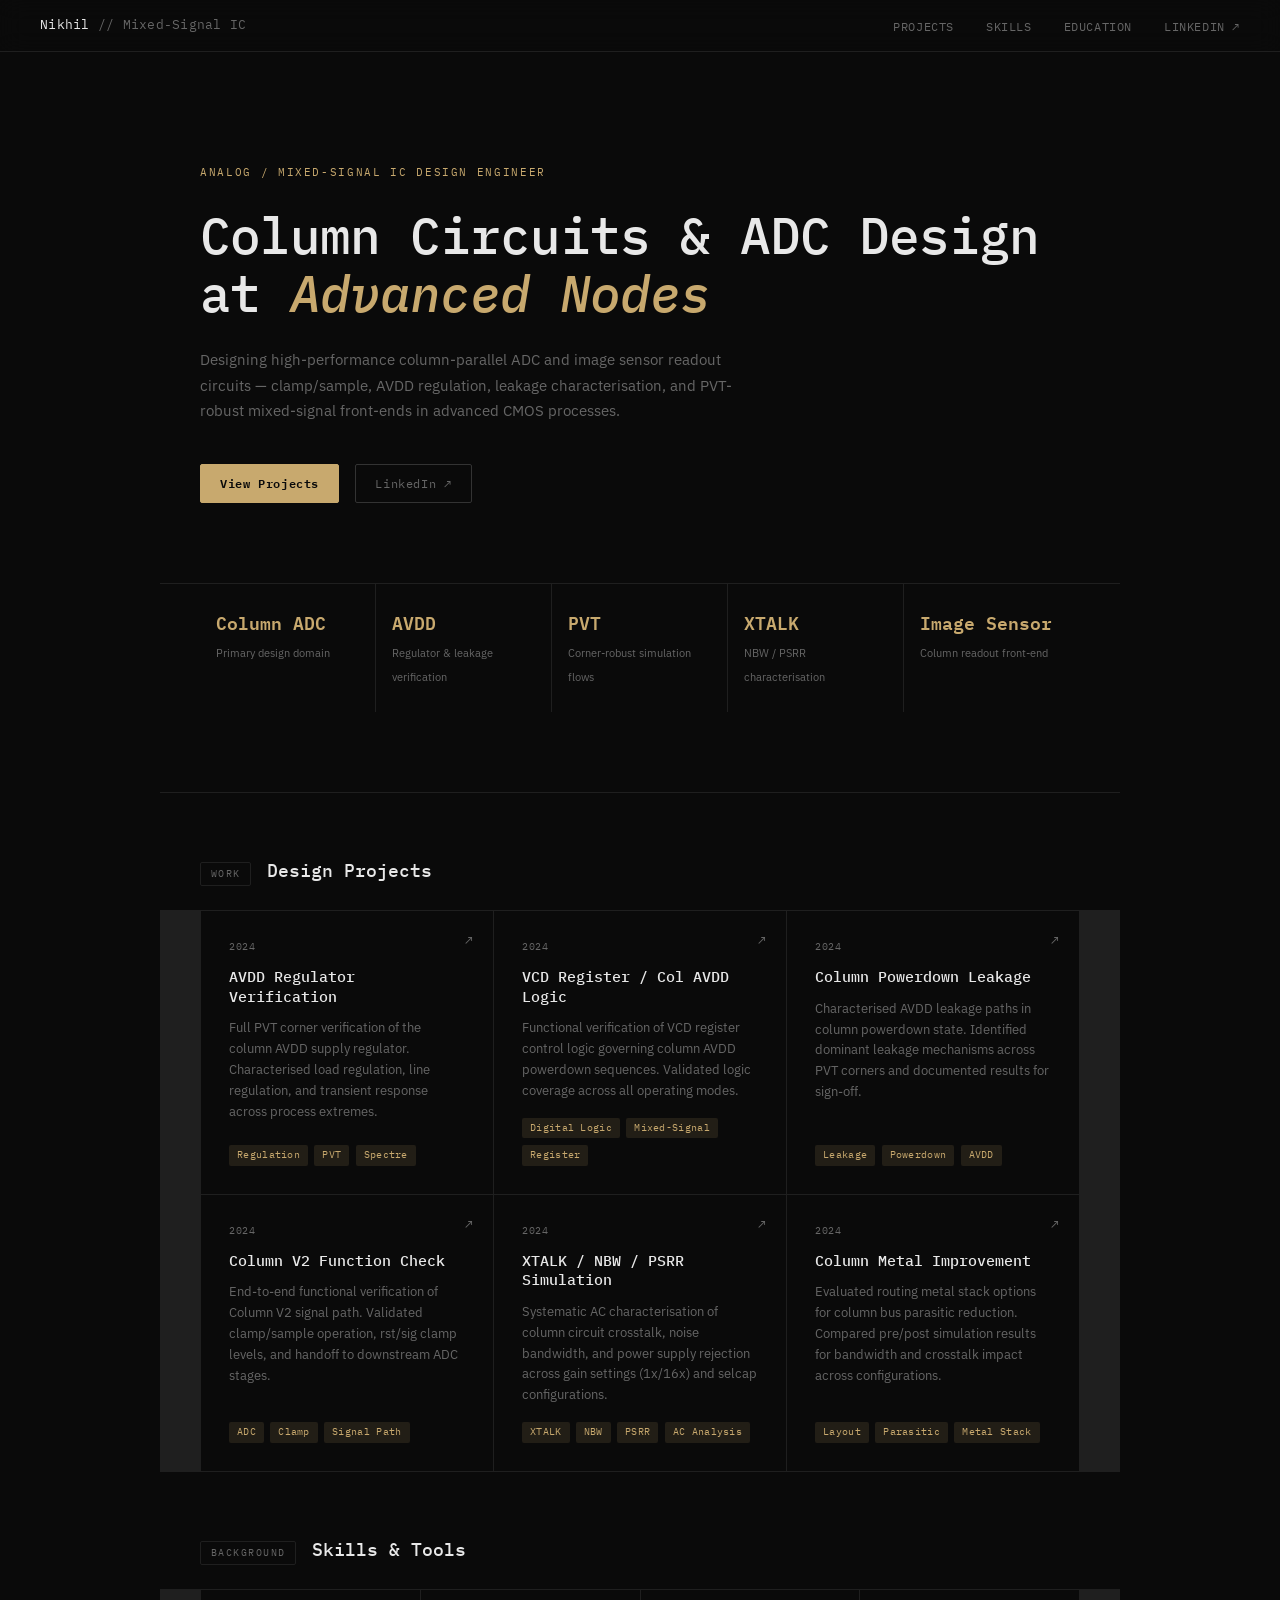
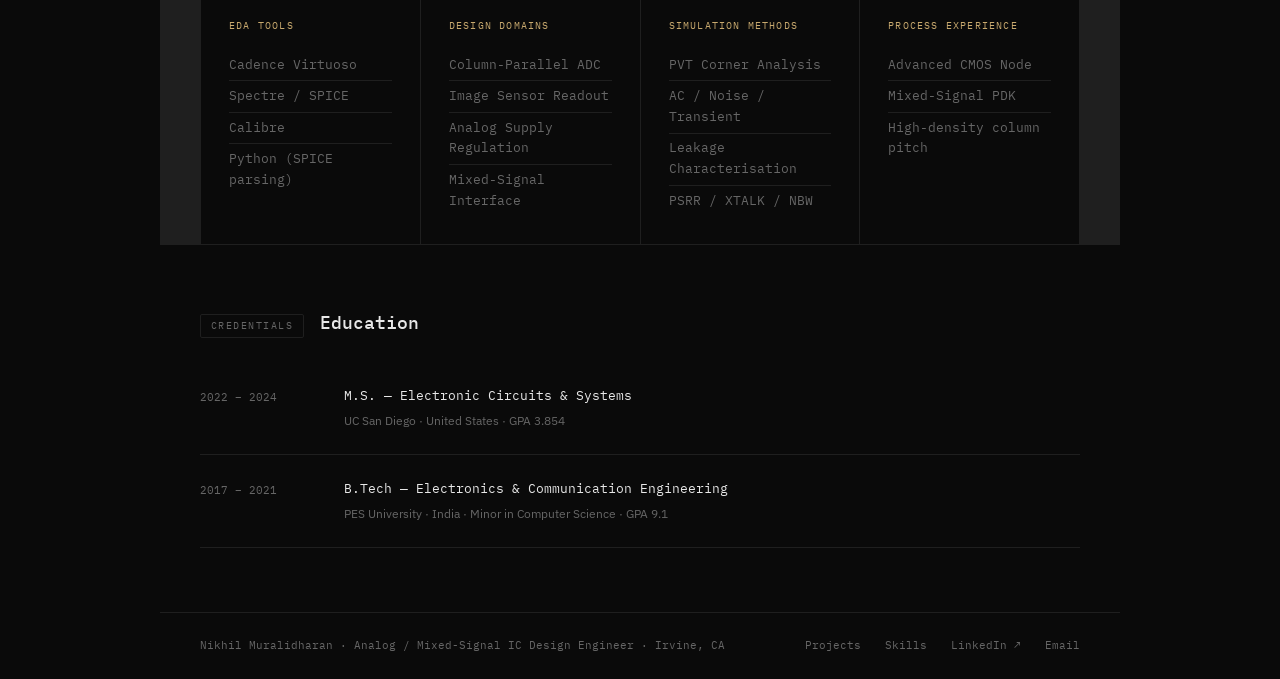
==== commit 4198c42e: "Redesign portfolio with dark IC-engineer theme Dark monospace aesthetic with IBM Plex Mono, gold acc" ====
--- a/index.html
+++ b/index.html
@@ -1,220 +1,222 @@
 <!DOCTYPE html>
 <html lang="en">
 <head>
-  <meta charset="UTF-8">
-  <meta name="viewport" content="width=device-width, initial-scale=1.0">
-  <title>Nikhil Muralidharan — Analog/Mixed-Signal Design Engineer</title>
-  <meta name="description" content="Portfolio of Nikhil Muralidharan, Analog/Mixed-Signal Design Engineer based in Irvine, CA.">
-  <link rel="preconnect" href="https://fonts.googleapis.com">
-  <link rel="preconnect" href="https://fonts.gstatic.com" crossorigin>
-  <link href="https://fonts.googleapis.com/css2?family=Inter:wght@400;500;600;700;800&display=swap" rel="stylesheet">
-  <link rel="stylesheet" href="style.css">
+<meta charset="UTF-8"/>
+<meta name="viewport" content="width=device-width, initial-scale=1.0"/>
+<title>Nikhil Muralidharan — Analog/Mixed-Signal IC Design Engineer</title>
+<link href="https://fonts.googleapis.com/css2?family=IBM+Plex+Mono:ital,wght@0,400;0,500;0,600;1,400&family=IBM+Plex+Sans:wght@300;400;500&display=swap" rel="stylesheet"/>
+<link rel="stylesheet" href="style.css"/>
 </head>
 <body>
 
-  <!-- ── Sticky Nav ──────────────────────────────────────── -->
-  <nav class="topnav" id="topnav">
-    <div class="nav-inner">
-      <a href="#" class="nav-logo">NM</a>
-      <div class="nav-links">
-        <a href="#about">About</a>
-        <a href="#experience">Experience</a>
-        <a href="#education">Education</a>
-        <a href="#interests">Interests</a>
-        <a href="#contact">Contact</a>
-      </div>
-    </div>
-  </nav>
-
-  <!-- ── Hero ────────────────────────────────────────────── -->
-  <header class="hero">
-    <div class="hero-content">
-      <p class="hero-greeting">Hi, I'm</p>
-      <h1 class="hero-name">Nikhil Muralidharan</h1>
-      <p class="hero-role">Analog/Mixed-Signal Design Engineer</p>
-      <p class="hero-location">
-        <svg width="16" height="16" viewBox="0 0 24 24" fill="none" stroke="currentColor" stroke-width="2" stroke-linecap="round" stroke-linejoin="round"><path d="M21 10c0 7-9 13-9 13s-9-6-9-13a9 9 0 0 1 18 0z"/><circle cx="12" cy="10" r="3"/></svg>
-        Irvine, CA
-      </p>
-      <div class="hero-cta">
-        <a href="#contact" class="btn btn-primary">Get in Touch</a>
-        <a href="#experience" class="btn btn-outline">View Experience</a>
-      </div>
-    </div>
-  </header>
-
-  <main>
-
-    <!-- ── About ───────────────────────────────────────────── -->
-    <section id="about" class="section">
-      <div class="container">
-        <h2 class="section-title">About Me</h2>
-        <div class="about-grid">
-          <div class="about-text">
-            <p>
-              I'm an Analog/Mixed-Signal Design Engineer currently working at
-              <strong>OMNIVISION</strong> in Irvine, CA. I hold an MS in Electronic
-              Circuits &amp; Systems from <strong>UC San Diego</strong> and a BTech in
-              ECE with a CS minor from <strong>PES University</strong>.
-            </p>
-            <p>
-              I'm passionate about pushing the boundaries of analog and mixed-signal
-              IC design, with a keen interest in high-speed serial links, data converters,
-              and phase-locked loops.
-            </p>
-          </div>
-          <div class="about-highlights">
-            <div class="highlight-card">
-              <span class="highlight-number">2+</span>
-              <span class="highlight-label">Years of Experience</span>
-            </div>
-            <div class="highlight-card">
-              <span class="highlight-number">3.85</span>
-              <span class="highlight-label">Graduate GPA</span>
-            </div>
-            <div class="highlight-card">
-              <span class="highlight-number">MS</span>
-              <span class="highlight-label">UC San Diego</span>
-            </div>
-          </div>
-        </div>
-      </div>
-    </section>
-
-    <!-- ── Experience ──────────────────────────────────────── -->
-    <section id="experience" class="section section-alt">
-      <div class="container">
-        <h2 class="section-title">Experience</h2>
-        <div class="timeline">
-          <div class="timeline-item">
-            <div class="timeline-marker"></div>
-            <div class="timeline-card">
-              <span class="timeline-date">Apr 2024 &mdash; Present</span>
-              <h3>Analog Design Engineer</h3>
-              <p class="timeline-org">OMNIVISION &middot; Irvine, CA</p>
-            </div>
-          </div>
-          <div class="timeline-item">
-            <div class="timeline-marker"></div>
-            <div class="timeline-card">
-              <span class="timeline-date">Jan 2023 &mdash; Apr 2024</span>
-              <h3>Graduate Student Researcher &amp; Teaching Assistant</h3>
-              <p class="timeline-org">UC San Diego</p>
-              <p class="timeline-detail">Teaching Assistant for ECE 264D &amp; ECE 166</p>
-            </div>
-          </div>
-          <div class="timeline-item">
-            <div class="timeline-marker"></div>
-            <div class="timeline-card">
-              <span class="timeline-date">Jun 2023 &mdash; Sep 2023</span>
-              <h3>RF Systems Intern</h3>
-              <p class="timeline-org">Qualcomm</p>
-            </div>
-          </div>
-        </div>
-      </div>
-    </section>
-
-    <!-- ── Education ───────────────────────────────────────── -->
-    <section id="education" class="section">
-      <div class="container">
-        <h2 class="section-title">Education</h2>
-        <div class="edu-grid">
-          <div class="edu-card">
-            <div class="edu-icon">
-              <svg width="28" height="28" viewBox="0 0 24 24" fill="none" stroke="currentColor" stroke-width="2" stroke-linecap="round" stroke-linejoin="round"><path d="M22 10v6M2 10l10-5 10 5-10 5z"/><path d="M6 12v5c0 1.1 2.7 2 6 2s6-.9 6-2v-5"/></svg>
-            </div>
-            <h3>MS, Electronic Circuits &amp; Systems</h3>
-            <p class="edu-school">UC San Diego</p>
-            <p class="edu-gpa">GPA: 3.854</p>
-          </div>
-          <div class="edu-card">
-            <div class="edu-icon">
-              <svg width="28" height="28" viewBox="0 0 24 24" fill="none" stroke="currentColor" stroke-width="2" stroke-linecap="round" stroke-linejoin="round"><path d="M22 10v6M2 10l10-5 10 5-10 5z"/><path d="M6 12v5c0 1.1 2.7 2 6 2s6-.9 6-2v-5"/></svg>
-            </div>
-            <h3>BTech, Electronics &amp; Communications Engineering</h3>
-            <p class="edu-school">PES University &middot; Minor in Computer Science</p>
-            <p class="edu-gpa">GPA: 9.1</p>
-          </div>
-        </div>
-      </div>
-    </section>
-
-    <!-- ── Interests ───────────────────────────────────────── -->
-    <section id="interests" class="section section-alt">
-      <div class="container">
-        <h2 class="section-title">Topics I'd Like to Explore</h2>
-        <div class="interest-grid">
-          <div class="interest-card">
-            <svg width="32" height="32" viewBox="0 0 24 24" fill="none" stroke="currentColor" stroke-width="1.5" stroke-linecap="round" stroke-linejoin="round"><polyline points="22 12 18 12 15 21 9 3 6 12 2 12"/></svg>
-            <h3>Serdes Design</h3>
-            <p>High-speed serial link architectures and equalization techniques</p>
-          </div>
-          <div class="interest-card">
-            <svg width="32" height="32" viewBox="0 0 24 24" fill="none" stroke="currentColor" stroke-width="1.5" stroke-linecap="round" stroke-linejoin="round"><rect x="4" y="4" width="16" height="16" rx="2"/><line x1="4" y1="12" x2="20" y2="12"/><line x1="12" y1="4" x2="12" y2="20"/></svg>
-            <h3>Data Converters</h3>
-            <p>ADC/DAC architectures and high-resolution conversion techniques</p>
-          </div>
-          <div class="interest-card">
-            <svg width="32" height="32" viewBox="0 0 24 24" fill="none" stroke="currentColor" stroke-width="1.5" stroke-linecap="round" stroke-linejoin="round"><circle cx="12" cy="12" r="10"/><polyline points="12 6 12 12 16 14"/></svg>
-            <h3>Phase Locked Loops</h3>
-            <p>PLL design for clock generation and frequency synthesis</p>
-          </div>
-        </div>
-      </div>
-    </section>
-
-    <!-- ── Contact ─────────────────────────────────────────── -->
-    <section id="contact" class="section">
-      <div class="container">
-        <h2 class="section-title">Get in Touch</h2>
-        <p class="contact-intro">Feel free to reach out &mdash; I'm always happy to connect.</p>
-        <div class="contact-grid">
-          <a href="https://linkedin.com/in/nikhil-muralidharan" class="contact-card" target="_blank" rel="noopener noreferrer">
-            <svg width="24" height="24" viewBox="0 0 24 24" fill="currentColor"><path d="M20.447 20.452h-3.554v-5.569c0-1.328-.027-3.037-1.852-3.037-1.853 0-2.136 1.445-2.136 2.939v5.667H9.351V9h3.414v1.561h.046c.477-.9 1.637-1.85 3.37-1.85 3.601 0 4.267 2.37 4.267 5.455v6.286zM5.337 7.433a2.062 2.062 0 01-2.063-2.065 2.064 2.064 0 112.063 2.065zm1.782 13.019H3.555V9h3.564v11.452zM22.225 0H1.771C.792 0 0 .774 0 1.729v20.542C0 23.227.792 24 1.771 24h20.451C23.2 24 24 23.227 24 22.271V1.729C24 .774 23.2 0 22.222 0h.003z"/></svg>
-            <span>LinkedIn</span>
-          </a>
-          <a href="mailto:nikhilmuralidharan98@gmail.com" class="contact-card">
-            <svg width="24" height="24" viewBox="0 0 24 24" fill="none" stroke="currentColor" stroke-width="2" stroke-linecap="round" stroke-linejoin="round"><rect x="2" y="4" width="20" height="16" rx="2"/><path d="m22 7-8.97 5.7a1.94 1.94 0 0 1-2.06 0L2 7"/></svg>
-            <span>nikhilmuralidharan98@gmail.com</span>
-          </a>
-          <a href="mailto:nmuralidharan@ucsd.edu" class="contact-card">
-            <svg width="24" height="24" viewBox="0 0 24 24" fill="none" stroke="currentColor" stroke-width="2" stroke-linecap="round" stroke-linejoin="round"><rect x="2" y="4" width="20" height="16" rx="2"/><path d="m22 7-8.97 5.7a1.94 1.94 0 0 1-2.06 0L2 7"/></svg>
-            <span>nmuralidharan@ucsd.edu</span>
-          </a>
-          <a href="mailto:nikhil.muralidharan@outlook.com" class="contact-card">
-            <svg width="24" height="24" viewBox="0 0 24 24" fill="none" stroke="currentColor" stroke-width="2" stroke-linecap="round" stroke-linejoin="round"><rect x="2" y="4" width="20" height="16" rx="2"/><path d="m22 7-8.97 5.7a1.94 1.94 0 0 1-2.06 0L2 7"/></svg>
-            <span>nikhil.muralidharan@outlook.com</span>
-          </a>
-        </div>
-      </div>
-    </section>
-
-  </main>
-
-  <footer>
-    <div class="container">
-      <p>&copy; 2026 Nikhil Muralidharan. All rights reserved.</p>
-    </div>
-  </footer>
-
-  <script>
-    // Sticky nav background on scroll
-    const nav = document.getElementById('topnav');
-    window.addEventListener('scroll', () => {
-      nav.classList.toggle('scrolled', window.scrollY > 50);
-    });
-
-    // Animate sections on scroll
-    const observer = new IntersectionObserver((entries) => {
-      entries.forEach(entry => {
-        if (entry.isIntersecting) {
-          entry.target.classList.add('visible');
-        }
-      });
-    }, { threshold: 0.1 });
-
-    document.querySelectorAll('.section').forEach(s => observer.observe(s));
-  </script>
+<nav>
+  <a href="#" class="nav-brand">Nikhil<span> // Mixed-Signal IC</span></a>
+  <ul>
+    <li><a href="#projects">Projects</a></li>
+    <li><a href="#skills">Skills</a></li>
+    <li><a href="#education">Education</a></li>
+    <li><a href="https://linkedin.com/in/nikhil-muralidharan" target="_blank">LinkedIn ↗</a></li>
+  </ul>
+</nav>
+
+<!-- HERO -->
+<section class="hero">
+  <p class="hero-label">Analog / Mixed-Signal IC Design Engineer</p>
+  <h1>Column Circuits &amp; ADC Design<br>at <em>Advanced Nodes</em></h1>
+  <p class="hero-sub">
+    Designing high-performance column-parallel ADC and image sensor readout circuits —
+    clamp/sample, AVDD regulation, leakage characterisation, and PVT-robust mixed-signal
+    front-ends in advanced CMOS processes.
+  </p>
+  <div class="hero-cta">
+    <a href="#projects" class="btn btn-primary">View Projects</a>
+    <a href="https://linkedin.com/in/nikhil-muralidharan" target="_blank" class="btn btn-ghost">LinkedIn ↗</a>
+  </div>
+</section>
+
+<!-- STATS STRIP -->
+<div class="stats">
+  <div class="stat">
+    <span class="stat-val">Column ADC</span>
+    <span class="stat-desc">Primary design domain</span>
+  </div>
+  <div class="stat">
+    <span class="stat-val">AVDD</span>
+    <span class="stat-desc">Regulator &amp; leakage verification</span>
+  </div>
+  <div class="stat">
+    <span class="stat-val">PVT</span>
+    <span class="stat-desc">Corner-robust simulation flows</span>
+  </div>
+  <div class="stat">
+    <span class="stat-val">XTALK</span>
+    <span class="stat-desc">NBW / PSRR characterisation</span>
+  </div>
+  <div class="stat">
+    <span class="stat-val">Image Sensor</span>
+    <span class="stat-desc">Column readout front-end</span>
+  </div>
+</div>
+
+<!-- PROJECTS -->
+<div class="section-header" id="projects">
+  <span class="section-tag">Work</span>
+  <span class="section-title">Design Projects</span>
+</div>
+
+<div class="projects-grid">
+
+  <div class="project-card">
+    <span class="card-arrow">↗</span>
+    <span class="card-date">2024</span>
+    <div class="card-title">AVDD Regulator Verification</div>
+    <div class="card-desc">Full PVT corner verification of the column AVDD supply regulator. Characterised load regulation, line regulation, and transient response across process extremes.</div>
+    <div class="card-tags">
+      <span class="tag">Regulation</span>
+      <span class="tag">PVT</span>
+      <span class="tag">Spectre</span>
+    </div>
+  </div>
+
+  <div class="project-card">
+    <span class="card-arrow">↗</span>
+    <span class="card-date">2024</span>
+    <div class="card-title">VCD Register / Col AVDD Logic</div>
+    <div class="card-desc">Functional verification of VCD register control logic governing column AVDD powerdown sequences. Validated logic coverage across all operating modes.</div>
+    <div class="card-tags">
+      <span class="tag">Digital Logic</span>
+      <span class="tag">Mixed-Signal</span>
+      <span class="tag">Register</span>
+    </div>
+  </div>
+
+  <div class="project-card">
+    <span class="card-arrow">↗</span>
+    <span class="card-date">2024</span>
+    <div class="card-title">Column Powerdown Leakage</div>
+    <div class="card-desc">Characterised AVDD leakage paths in column powerdown state. Identified dominant leakage mechanisms across PVT corners and documented results for sign-off.</div>
+    <div class="card-tags">
+      <span class="tag">Leakage</span>
+      <span class="tag">Powerdown</span>
+      <span class="tag">AVDD</span>
+    </div>
+  </div>
+
+  <div class="project-card">
+    <span class="card-arrow">↗</span>
+    <span class="card-date">2024</span>
+    <div class="card-title">Column V2 Function Check</div>
+    <div class="card-desc">End-to-end functional verification of Column V2 signal path. Validated clamp/sample operation, rst/sig clamp levels, and handoff to downstream ADC stages.</div>
+    <div class="card-tags">
+      <span class="tag">ADC</span>
+      <span class="tag">Clamp</span>
+      <span class="tag">Signal Path</span>
+    </div>
+  </div>
+
+  <div class="project-card">
+    <span class="card-arrow">↗</span>
+    <span class="card-date">2024</span>
+    <div class="card-title">XTALK / NBW / PSRR Simulation</div>
+    <div class="card-desc">Systematic AC characterisation of column circuit crosstalk, noise bandwidth, and power supply rejection across gain settings (1x/16x) and selcap configurations.</div>
+    <div class="card-tags">
+      <span class="tag">XTALK</span>
+      <span class="tag">NBW</span>
+      <span class="tag">PSRR</span>
+      <span class="tag">AC Analysis</span>
+    </div>
+  </div>
+
+  <div class="project-card">
+    <span class="card-arrow">↗</span>
+    <span class="card-date">2024</span>
+    <div class="card-title">Column Metal Improvement</div>
+    <div class="card-desc">Evaluated routing metal stack options for column bus parasitic reduction. Compared pre/post simulation results for bandwidth and crosstalk impact across configurations.</div>
+    <div class="card-tags">
+      <span class="tag">Layout</span>
+      <span class="tag">Parasitic</span>
+      <span class="tag">Metal Stack</span>
+    </div>
+  </div>
+
+</div>
+
+<!-- SKILLS -->
+<div class="section-header" id="skills">
+  <span class="section-tag">Background</span>
+  <span class="section-title">Skills &amp; Tools</span>
+</div>
+
+<div class="skills-grid">
+  <div class="skill-group">
+    <div class="skill-group-title">EDA Tools</div>
+    <ul>
+      <li>Cadence Virtuoso</li>
+      <li>Spectre / SPICE</li>
+      <li>Calibre</li>
+      <li>Python (SPICE parsing)</li>
+    </ul>
+  </div>
+  <div class="skill-group">
+    <div class="skill-group-title">Design Domains</div>
+    <ul>
+      <li>Column-Parallel ADC</li>
+      <li>Image Sensor Readout</li>
+      <li>Analog Supply Regulation</li>
+      <li>Mixed-Signal Interface</li>
+    </ul>
+  </div>
+  <div class="skill-group">
+    <div class="skill-group-title">Simulation Methods</div>
+    <ul>
+      <li>PVT Corner Analysis</li>
+      <li>AC / Noise / Transient</li>
+      <li>Leakage Characterisation</li>
+      <li>PSRR / XTALK / NBW</li>
+    </ul>
+  </div>
+  <div class="skill-group">
+    <div class="skill-group-title">Process Experience</div>
+    <ul>
+      <li>Advanced CMOS Node</li>
+      <li>Mixed-Signal PDK</li>
+      <li>High-density column pitch</li>
+    </ul>
+  </div>
+</div>
+
+<!-- EDUCATION -->
+<div class="section-header" id="education">
+  <span class="section-tag">Credentials</span>
+  <span class="section-title">Education</span>
+</div>
+
+<div class="edu-list">
+  <div class="edu-item">
+    <span class="edu-years">2022 – 2024</span>
+    <div>
+      <div class="edu-degree">M.S. — Electronic Circuits &amp; Systems</div>
+      <div class="edu-school">UC San Diego · United States · GPA 3.854</div>
+    </div>
+  </div>
+  <div class="edu-item">
+    <span class="edu-years">2017 – 2021</span>
+    <div>
+      <div class="edu-degree">B.Tech — Electronics &amp; Communication Engineering</div>
+      <div class="edu-school">PES University · India · Minor in Computer Science · GPA 9.1</div>
+    </div>
+  </div>
+</div>
+
+<footer>
+  <p>Nikhil Muralidharan · Analog / Mixed-Signal IC Design Engineer · Irvine, CA</p>
+  <div class="footer-links">
+    <a href="#projects">Projects</a>
+    <a href="#skills">Skills</a>
+    <a href="https://linkedin.com/in/nikhil-muralidharan" target="_blank">LinkedIn ↗</a>
+    <a href="mailto:nikhilmuralidharan98@gmail.com">Email</a>
+  </div>
+</footer>
+
 </body>
 </html>
--- a/style.css
+++ b/style.css
@@ -1,630 +1,344 @@
-/* ── Reset & Base ────────────────────────────────────────── */
-*,
-*::before,
-*::after {
-  margin: 0;
-  padding: 0;
-  box-sizing: border-box;
-}
+*, *::before, *::after { box-sizing: border-box; margin: 0; padding: 0; }
 
 :root {
-  --color-bg: #f8f9fb;
-  --color-surface: #ffffff;
-  --color-surface-alt: #f1f3f8;
-  --color-text: #1a1a2e;
-  --color-text-muted: #5a5f7a;
-  --color-accent: #4f46e5;
-  --color-accent-dark: #3730a3;
-  --color-accent-light: #eef2ff;
-  --color-border: #e2e5f1;
-  --color-hero-start: #0f172a;
-  --color-hero-end: #1e293b;
-  --font-sans: "Inter", -apple-system, BlinkMacSystemFont, "Segoe UI", Roboto, sans-serif;
-  --max-width: 900px;
-  --radius: 12px;
-  --shadow-sm: 0 1px 3px rgba(0, 0, 0, 0.06);
-  --shadow-md: 0 4px 16px rgba(0, 0, 0, 0.08);
-  --shadow-lg: 0 8px 30px rgba(0, 0, 0, 0.1);
-  --transition: 0.3s cubic-bezier(0.4, 0, 0.2, 1);
-}
-
-html {
-  scroll-behavior: smooth;
-  scroll-padding-top: 5rem;
-}
+  --bg: #0a0a0a;
+  --surface: #111111;
+  --border: #1f1f1f;
+  --border-hover: #333;
+  --text: #e8e8e8;
+  --muted: #666;
+  --accent: #c8a96e;
+  --accent-dim: rgba(200,169,110,0.12);
+  --mono: 'IBM Plex Mono', monospace;
+  --sans: 'IBM Plex Sans', sans-serif;
+}
+
+html { scroll-behavior: smooth; }
 
 body {
-  font-family: var(--font-sans);
-  color: var(--color-text);
-  background: var(--color-bg);
+  background: var(--bg);
+  color: var(--text);
+  font-family: var(--sans);
+  font-size: 15px;
+  line-height: 1.6;
+  min-height: 100vh;
+}
+
+/* ── NAV ── */
+nav {
+  position: sticky; top: 0; z-index: 100;
+  background: rgba(10,10,10,0.9);
+  backdrop-filter: blur(12px);
+  border-bottom: 1px solid var(--border);
+  display: flex; align-items: center; justify-content: space-between;
+  padding: 0 2.5rem;
+  height: 52px;
+}
+.nav-brand {
+  font-family: var(--mono);
+  font-size: 13px;
+  color: var(--text);
+  text-decoration: none;
+  letter-spacing: 0.02em;
+}
+.nav-brand span { color: var(--muted); }
+nav ul { display: flex; gap: 2rem; list-style: none; }
+nav ul a {
+  font-family: var(--mono);
+  font-size: 12px;
+  color: var(--muted);
+  text-decoration: none;
+  letter-spacing: 0.05em;
+  text-transform: uppercase;
+  transition: color 0.2s;
+}
+nav ul a:hover { color: var(--accent); }
+
+/* ── HERO ── */
+.hero {
+  max-width: 960px;
+  margin: 0 auto;
+  padding: 7rem 2.5rem 5rem;
+  animation: fadeUp 0.6s ease both;
+}
+.hero-label {
+  font-family: var(--mono);
+  font-size: 11px;
+  color: var(--accent);
+  letter-spacing: 0.15em;
+  text-transform: uppercase;
+  margin-bottom: 1.5rem;
+}
+.hero h1 {
+  font-family: var(--mono);
+  font-size: clamp(2rem, 5vw, 3.2rem);
+  font-weight: 500;
+  line-height: 1.15;
+  letter-spacing: -0.02em;
+  margin-bottom: 1.5rem;
+}
+.hero h1 em {
+  font-style: italic;
+  color: var(--accent);
+}
+.hero-sub {
+  font-size: 15px;
+  color: var(--muted);
+  max-width: 560px;
   line-height: 1.7;
-  -webkit-font-smoothing: antialiased;
-  -moz-osx-font-smoothing: grayscale;
-}
-
-.container {
-  max-width: var(--max-width);
-  margin: 0 auto;
-  padding: 0 2rem;
-}
-
-/* ── Sticky Nav ──────────────────────────────────────────── */
-.topnav {
-  position: fixed;
-  top: 0;
-  left: 0;
-  right: 0;
-  z-index: 100;
-  padding: 1rem 0;
-  transition: background var(--transition), box-shadow var(--transition), padding var(--transition);
-}
-
-.topnav.scrolled {
-  background: rgba(255, 255, 255, 0.92);
-  backdrop-filter: blur(12px);
-  -webkit-backdrop-filter: blur(12px);
-  box-shadow: 0 1px 12px rgba(0, 0, 0, 0.08);
-  padding: 0.65rem 0;
-}
-
-.nav-inner {
-  max-width: var(--max-width);
-  margin: 0 auto;
-  padding: 0 2rem;
+  margin-bottom: 2.5rem;
+}
+.hero-cta { display: flex; gap: 1rem; flex-wrap: wrap; }
+
+/* ── BUTTONS ── */
+.btn {
+  font-family: var(--mono);
+  font-size: 12px;
+  letter-spacing: 0.05em;
+  padding: 0.55rem 1.2rem;
+  border-radius: 2px;
+  text-decoration: none;
+  transition: all 0.2s;
+  cursor: pointer;
+  display: inline-block;
+}
+.btn-primary {
+  background: var(--accent);
+  color: #0a0a0a;
+  border: 1px solid var(--accent);
+  font-weight: 600;
+}
+.btn-primary:hover { background: #d9bb80; }
+.btn-ghost {
+  background: transparent;
+  color: var(--muted);
+  border: 1px solid var(--border-hover);
+}
+.btn-ghost:hover { color: var(--text); border-color: var(--text); }
+
+/* ── STATS STRIP ── */
+.stats {
+  max-width: 960px;
+  margin: 0 auto;
+  padding: 0 2.5rem 5rem;
+  display: grid;
+  grid-template-columns: repeat(auto-fit, minmax(150px, 1fr));
+  gap: 0;
+  border-top: 1px solid var(--border);
+  border-bottom: 1px solid var(--border);
+}
+.stat {
+  padding: 1.5rem 1rem;
+  border-right: 1px solid var(--border);
+}
+.stat:last-child { border-right: none; }
+.stat-val {
+  font-family: var(--mono);
+  font-size: 1.1rem;
+  font-weight: 600;
+  color: var(--accent);
+  display: block;
+  margin-bottom: 0.25rem;
+}
+.stat-desc {
+  font-size: 11px;
+  color: var(--muted);
+  line-height: 1.4;
+}
+
+/* ── SECTION HEADER ── */
+.section-header {
+  max-width: 960px;
+  margin: 0 auto;
+  padding: 4rem 2.5rem 1.5rem;
   display: flex;
-  align-items: center;
-  justify-content: space-between;
-}
-
-.nav-logo {
-  font-weight: 800;
-  font-size: 1.15rem;
-  color: #fff;
-  text-decoration: none;
-  letter-spacing: -0.02em;
-  transition: color var(--transition);
-}
-
-.topnav.scrolled .nav-logo {
-  color: var(--color-text);
-}
-
-.nav-links {
-  display: flex;
-  gap: 1.75rem;
-}
-
-.nav-links a {
-  color: rgba(255, 255, 255, 0.75);
-  text-decoration: none;
-  font-size: 0.88rem;
-  font-weight: 500;
-  transition: color var(--transition);
-}
-
-.nav-links a:hover {
-  color: #fff;
-}
-
-.topnav.scrolled .nav-links a {
-  color: var(--color-text-muted);
-}
-
-.topnav.scrolled .nav-links a:hover {
-  color: var(--color-accent);
-}
-
-/* ── Hero ────────────────────────────────────────────────── */
-.hero {
-  background: linear-gradient(135deg, var(--color-hero-start) 0%, var(--color-hero-end) 50%, #312e81 100%);
-  min-height: 100vh;
-  display: flex;
-  align-items: center;
-  justify-content: center;
-  text-align: center;
-  padding: 6rem 2rem 4rem;
-  position: relative;
-  overflow: hidden;
-}
-
-.hero::before {
-  content: "";
-  position: absolute;
-  inset: 0;
-  background:
-    radial-gradient(ellipse 600px 400px at 20% 50%, rgba(79, 70, 229, 0.15), transparent),
-    radial-gradient(ellipse 500px 300px at 80% 30%, rgba(99, 102, 241, 0.1), transparent);
-  pointer-events: none;
-}
-
-.hero-content {
-  position: relative;
-  z-index: 1;
-}
-
-.hero-greeting {
+  align-items: baseline;
+  gap: 1rem;
+}
+.section-tag {
+  font-family: var(--mono);
+  font-size: 10px;
+  letter-spacing: 0.15em;
+  text-transform: uppercase;
+  color: var(--muted);
+  border: 1px solid var(--border);
+  padding: 0.2rem 0.6rem;
+  border-radius: 2px;
+}
+.section-title {
+  font-family: var(--mono);
   font-size: 1.1rem;
   font-weight: 500;
-  color: rgba(255, 255, 255, 0.6);
+  color: var(--text);
+}
+
+/* ── PROJECT GRID ── */
+.projects-grid {
+  max-width: 960px;
+  margin: 0 auto;
+  padding: 0 2.5rem;
+  display: grid;
+  grid-template-columns: repeat(auto-fill, minmax(280px, 1fr));
+  gap: 1px;
+  background: var(--border);
+  border: 1px solid var(--border);
+}
+.project-card {
+  background: var(--bg);
+  padding: 1.75rem;
+  display: flex;
+  flex-direction: column;
+  gap: 0.75rem;
+  transition: background 0.2s;
+  position: relative;
+  cursor: default;
+}
+.project-card:hover { background: var(--surface); }
+.card-arrow {
+  position: absolute; top: 1.25rem; right: 1.25rem;
+  font-family: var(--mono);
+  font-size: 13px;
+  color: var(--muted);
+  transition: color 0.2s, transform 0.2s;
+}
+.project-card:hover .card-arrow { color: var(--accent); transform: translate(2px,-2px); }
+.card-date {
+  font-family: var(--mono);
+  font-size: 10px;
+  color: var(--muted);
+  letter-spacing: 0.05em;
+}
+.card-title {
+  font-family: var(--mono);
+  font-size: 0.95rem;
+  font-weight: 500;
+  color: var(--text);
+  line-height: 1.3;
+}
+.card-desc {
+  font-size: 13px;
+  color: var(--muted);
+  line-height: 1.6;
+  flex: 1;
+}
+.card-tags {
+  display: flex;
+  flex-wrap: wrap;
+  gap: 0.4rem;
+  margin-top: 0.25rem;
+}
+.tag {
+  font-family: var(--mono);
+  font-size: 10px;
+  color: var(--accent);
+  background: var(--accent-dim);
+  padding: 0.15rem 0.5rem;
+  border-radius: 2px;
+  letter-spacing: 0.03em;
+}
+
+/* ── SKILLS GRID ── */
+.skills-grid {
+  max-width: 960px;
+  margin: 0 auto;
+  padding: 0 2.5rem;
+  display: grid;
+  grid-template-columns: repeat(auto-fit, minmax(200px, 1fr));
+  gap: 1px;
+  background: var(--border);
+  border: 1px solid var(--border);
+}
+.skill-group {
+  background: var(--bg);
+  padding: 1.75rem;
+}
+.skill-group-title {
+  font-family: var(--mono);
+  font-size: 10px;
+  letter-spacing: 0.12em;
   text-transform: uppercase;
-  letter-spacing: 0.15em;
-  margin-bottom: 0.75rem;
-}
-
-.hero-name {
-  font-size: clamp(2.5rem, 6vw, 4rem);
-  font-weight: 800;
-  color: #fff;
-  letter-spacing: -0.03em;
-  line-height: 1.1;
-}
-
-.hero-role {
-  font-size: clamp(1rem, 2.5vw, 1.3rem);
-  color: rgba(255, 255, 255, 0.7);
-  margin-top: 0.75rem;
-  font-weight: 400;
-}
-
-.hero-location {
-  display: inline-flex;
+  color: var(--accent);
+  margin-bottom: 1rem;
+}
+.skill-group ul { list-style: none; }
+.skill-group ul li {
+  font-size: 13px;
+  color: var(--muted);
+  padding: 0.3rem 0;
+  border-bottom: 1px solid var(--border);
+  font-family: var(--mono);
+}
+.skill-group ul li:last-child { border-bottom: none; }
+
+/* ── EDUCATION ── */
+.edu-list {
+  max-width: 960px;
+  margin: 0 auto;
+  padding: 0 2.5rem;
+}
+.edu-item {
+  display: grid;
+  grid-template-columns: 120px 1fr;
+  gap: 1.5rem;
+  padding: 1.5rem 0;
+  border-bottom: 1px solid var(--border);
+  align-items: start;
+}
+.edu-years {
+  font-family: var(--mono);
+  font-size: 11px;
+  color: var(--muted);
+  padding-top: 0.15rem;
+}
+.edu-degree {
+  font-family: var(--mono);
+  font-size: 13px;
+  color: var(--text);
+  margin-bottom: 0.25rem;
+}
+.edu-school { font-size: 12px; color: var(--muted); }
+
+/* ── FOOTER ── */
+footer {
+  max-width: 960px;
+  margin: 4rem auto 0;
+  padding: 1.5rem 2.5rem;
+  border-top: 1px solid var(--border);
+  display: flex;
+  justify-content: space-between;
   align-items: center;
-  gap: 0.4rem;
-  margin-top: 0.75rem;
-  font-size: 0.95rem;
-  color: rgba(255, 255, 255, 0.5);
-}
-
-.hero-location svg {
-  flex-shrink: 0;
-}
-
-.hero-cta {
-  margin-top: 2.5rem;
-  display: flex;
+  flex-wrap: wrap;
   gap: 1rem;
-  justify-content: center;
-  flex-wrap: wrap;
-}
-
-.btn {
-  display: inline-flex;
-  align-items: center;
-  padding: 0.75rem 1.75rem;
-  border-radius: 50px;
-  font-size: 0.95rem;
-  font-weight: 600;
+}
+footer p {
+  font-family: var(--mono);
+  font-size: 11px;
+  color: var(--muted);
+}
+.footer-links { display: flex; gap: 1.5rem; }
+.footer-links a {
+  font-family: var(--mono);
+  font-size: 11px;
+  color: var(--muted);
   text-decoration: none;
-  transition: transform var(--transition), box-shadow var(--transition), background var(--transition);
-  cursor: pointer;
-}
-
-.btn:hover {
-  transform: translateY(-2px);
-}
-
-.btn-primary {
-  background: var(--color-accent);
-  color: #fff;
-  box-shadow: 0 4px 20px rgba(79, 70, 229, 0.4);
-}
-
-.btn-primary:hover {
-  background: var(--color-accent-dark);
-  box-shadow: 0 6px 28px rgba(79, 70, 229, 0.5);
-}
-
-.btn-outline {
-  border: 1.5px solid rgba(255, 255, 255, 0.3);
-  color: #fff;
-  background: transparent;
-}
-
-.btn-outline:hover {
-  border-color: rgba(255, 255, 255, 0.6);
-  background: rgba(255, 255, 255, 0.05);
-}
-
-/* ── Sections ────────────────────────────────────────────── */
-.section {
-  padding: 5rem 0;
-  opacity: 0;
-  transform: translateY(30px);
-  transition: opacity 0.6s ease-out, transform 0.6s ease-out;
-}
-
-.section.visible {
-  opacity: 1;
-  transform: translateY(0);
-}
-
-.section-alt {
-  background: var(--color-surface-alt);
-}
-
-.section-title {
-  font-size: 1.75rem;
-  font-weight: 800;
-  letter-spacing: -0.02em;
-  margin-bottom: 2.5rem;
-  position: relative;
-  display: inline-block;
-}
-
-.section-title::after {
-  content: "";
-  position: absolute;
-  bottom: -8px;
-  left: 0;
-  width: 48px;
-  height: 4px;
-  background: var(--color-accent);
-  border-radius: 2px;
-}
-
-/* ── About ───────────────────────────────────────────────── */
-.about-grid {
-  display: grid;
-  grid-template-columns: 1fr 1fr;
-  gap: 3rem;
-  align-items: start;
-}
-
-.about-text p {
-  color: var(--color-text-muted);
-  margin-bottom: 1rem;
-  font-size: 1.02rem;
-}
-
-.about-text p:last-child {
-  margin-bottom: 0;
-}
-
-.about-text strong {
-  color: var(--color-text);
-  font-weight: 600;
-}
-
-.about-highlights {
-  display: grid;
-  grid-template-columns: 1fr 1fr 1fr;
-  gap: 1rem;
-}
-
-.highlight-card {
-  background: var(--color-surface);
-  border: 1px solid var(--color-border);
-  border-radius: var(--radius);
-  padding: 1.25rem 1rem;
-  text-align: center;
-  transition: transform var(--transition), box-shadow var(--transition);
-}
-
-.highlight-card:hover {
-  transform: translateY(-3px);
-  box-shadow: var(--shadow-md);
-}
-
-.highlight-number {
-  display: block;
-  font-size: 1.5rem;
-  font-weight: 800;
-  color: var(--color-accent);
-  line-height: 1.2;
-}
-
-.highlight-label {
-  display: block;
-  font-size: 0.75rem;
-  color: var(--color-text-muted);
-  margin-top: 0.35rem;
-  font-weight: 500;
-  text-transform: uppercase;
-  letter-spacing: 0.04em;
-}
-
-/* ── Timeline ────────────────────────────────────────────── */
-.timeline {
-  position: relative;
-  padding-left: 2.5rem;
-}
-
-.timeline::before {
-  content: "";
-  position: absolute;
-  left: 7px;
-  top: 8px;
-  bottom: 8px;
-  width: 2px;
-  background: var(--color-border);
-}
-
-.timeline-item {
-  position: relative;
-  margin-bottom: 2rem;
-}
-
-.timeline-item:last-child {
-  margin-bottom: 0;
-}
-
-.timeline-marker {
-  position: absolute;
-  left: -2.5rem;
-  top: 1.5rem;
-  width: 16px;
-  height: 16px;
-  background: var(--color-accent);
-  border: 3px solid var(--color-surface-alt);
-  border-radius: 50%;
-  z-index: 1;
-}
-
-.timeline-card {
-  background: var(--color-surface);
-  border: 1px solid var(--color-border);
-  border-radius: var(--radius);
-  padding: 1.5rem 1.75rem;
-  transition: transform var(--transition), box-shadow var(--transition);
-}
-
-.timeline-card:hover {
-  transform: translateX(4px);
-  box-shadow: var(--shadow-md);
-}
-
-.timeline-date {
-  display: inline-block;
-  font-size: 0.8rem;
-  font-weight: 600;
-  color: var(--color-accent);
-  background: var(--color-accent-light);
-  padding: 0.2rem 0.75rem;
-  border-radius: 50px;
-  margin-bottom: 0.6rem;
-  letter-spacing: 0.01em;
-}
-
-.timeline-card h3 {
-  font-size: 1.1rem;
-  font-weight: 700;
-  line-height: 1.3;
-}
-
-.timeline-org {
-  color: var(--color-text-muted);
-  font-size: 0.95rem;
-  margin-top: 0.2rem;
-}
-
-.timeline-detail {
-  color: var(--color-text-muted);
-  font-size: 0.9rem;
-  margin-top: 0.5rem;
-}
-
-/* ── Education ───────────────────────────────────────────── */
-.edu-grid {
-  display: grid;
-  grid-template-columns: 1fr 1fr;
-  gap: 1.5rem;
-}
-
-.edu-card {
-  background: var(--color-surface);
-  border: 1px solid var(--color-border);
-  border-radius: var(--radius);
-  padding: 2rem;
-  transition: transform var(--transition), box-shadow var(--transition);
-}
-
-.edu-card:hover {
-  transform: translateY(-4px);
-  box-shadow: var(--shadow-lg);
-}
-
-.edu-icon {
-  width: 52px;
-  height: 52px;
-  display: flex;
-  align-items: center;
-  justify-content: center;
-  background: var(--color-accent-light);
-  color: var(--color-accent);
-  border-radius: var(--radius);
-  margin-bottom: 1.25rem;
-}
-
-.edu-card h3 {
-  font-size: 1.05rem;
-  font-weight: 700;
-  line-height: 1.35;
-}
-
-.edu-school {
-  color: var(--color-text-muted);
-  font-size: 0.92rem;
-  margin-top: 0.3rem;
-}
-
-.edu-gpa {
-  display: inline-block;
-  margin-top: 0.75rem;
-  font-size: 0.82rem;
-  font-weight: 600;
-  color: var(--color-accent);
-  background: var(--color-accent-light);
-  padding: 0.2rem 0.75rem;
-  border-radius: 50px;
-}
-
-/* ── Interests ───────────────────────────────────────────── */
-.interest-grid {
-  display: grid;
-  grid-template-columns: repeat(3, 1fr);
-  gap: 1.5rem;
-}
-
-.interest-card {
-  background: var(--color-surface);
-  border: 1px solid var(--color-border);
-  border-radius: var(--radius);
-  padding: 2rem 1.75rem;
-  text-align: center;
-  transition: transform var(--transition), box-shadow var(--transition);
-}
-
-.interest-card:hover {
-  transform: translateY(-4px);
-  box-shadow: var(--shadow-lg);
-}
-
-.interest-card svg {
-  color: var(--color-accent);
-  margin-bottom: 1rem;
-}
-
-.interest-card h3 {
-  font-size: 1.05rem;
-  font-weight: 700;
-  margin-bottom: 0.5rem;
-}
-
-.interest-card p {
-  font-size: 0.88rem;
-  color: var(--color-text-muted);
-  line-height: 1.55;
-}
-
-/* ── Contact ─────────────────────────────────────────────── */
-.contact-intro {
-  color: var(--color-text-muted);
-  font-size: 1.05rem;
-  margin-top: -1.5rem;
-  margin-bottom: 2rem;
-}
-
-.contact-grid {
-  display: grid;
-  grid-template-columns: 1fr 1fr;
-  gap: 1rem;
-}
-
-.contact-card {
-  display: flex;
-  align-items: center;
-  gap: 0.85rem;
-  background: var(--color-surface);
-  border: 1px solid var(--color-border);
-  border-radius: var(--radius);
-  padding: 1.15rem 1.5rem;
-  text-decoration: none;
-  color: var(--color-text);
-  transition: transform var(--transition), box-shadow var(--transition), border-color var(--transition);
-}
-
-.contact-card:hover {
-  transform: translateY(-2px);
-  box-shadow: var(--shadow-md);
-  border-color: var(--color-accent);
-}
-
-.contact-card svg {
-  flex-shrink: 0;
-  color: var(--color-accent);
-}
-
-.contact-card span {
-  font-size: 0.9rem;
-  font-weight: 500;
-}
-
-/* ── Footer ──────────────────────────────────────────────── */
-footer {
-  border-top: 1px solid var(--color-border);
-  padding: 2rem 0;
-  text-align: center;
-  font-size: 0.85rem;
-  color: var(--color-text-muted);
-  background: var(--color-surface);
-}
-
-/* ── Responsive ──────────────────────────────────────────── */
-@media (max-width: 768px) {
-  .container {
-    padding: 0 1.25rem;
-  }
-
-  .nav-links {
-    gap: 1rem;
-  }
-
-  .nav-links a {
-    font-size: 0.82rem;
-  }
-
-  .hero {
-    min-height: 90vh;
-    padding: 5rem 1.5rem 3rem;
-  }
-
-  .section {
-    padding: 3.5rem 0;
-  }
-
-  .about-grid {
-    grid-template-columns: 1fr;
-    gap: 2rem;
-  }
-
-  .about-highlights {
-    grid-template-columns: repeat(3, 1fr);
-  }
-
-  .edu-grid {
-    grid-template-columns: 1fr;
-  }
-
-  .interest-grid {
-    grid-template-columns: 1fr;
-  }
-
-  .contact-grid {
-    grid-template-columns: 1fr;
-  }
-
-  .timeline {
-    padding-left: 2rem;
-  }
-
-  .timeline-marker {
-    left: -2rem;
-  }
-
-  .timeline-card {
-    padding: 1.25rem 1.25rem;
-  }
-}
-
-@media (max-width: 480px) {
-  .nav-links {
-    display: none;
-  }
-
-  .hero-name {
-    font-size: 2.2rem;
-  }
-
-  .about-highlights {
-    grid-template-columns: 1fr 1fr 1fr;
-    gap: 0.75rem;
-  }
-
-  .highlight-card {
-    padding: 1rem 0.5rem;
-  }
-
-  .highlight-number {
-    font-size: 1.25rem;
-  }
-}
+  transition: color 0.2s;
+}
+.footer-links a:hover { color: var(--accent); }
+
+/* ── ANIMATION ── */
+@keyframes fadeUp {
+  from { opacity: 0; transform: translateY(16px); }
+  to   { opacity: 1; transform: translateY(0); }
+}
+
+/* ── RESPONSIVE ── */
+@media (max-width: 640px) {
+  nav { padding: 0 1.25rem; }
+  nav ul { gap: 1rem; }
+  .hero { padding: 4rem 1.25rem 3rem; }
+  .stats, .section-header, .projects-grid,
+  .skills-grid, .edu-list, footer { padding-left: 1.25rem; padding-right: 1.25rem; }
+  .edu-item { grid-template-columns: 1fr; gap: 0.4rem; }
+  .stats { grid-template-columns: repeat(2, 1fr); }
+  .stat { border-right: none; border-bottom: 1px solid var(--border); }
+}
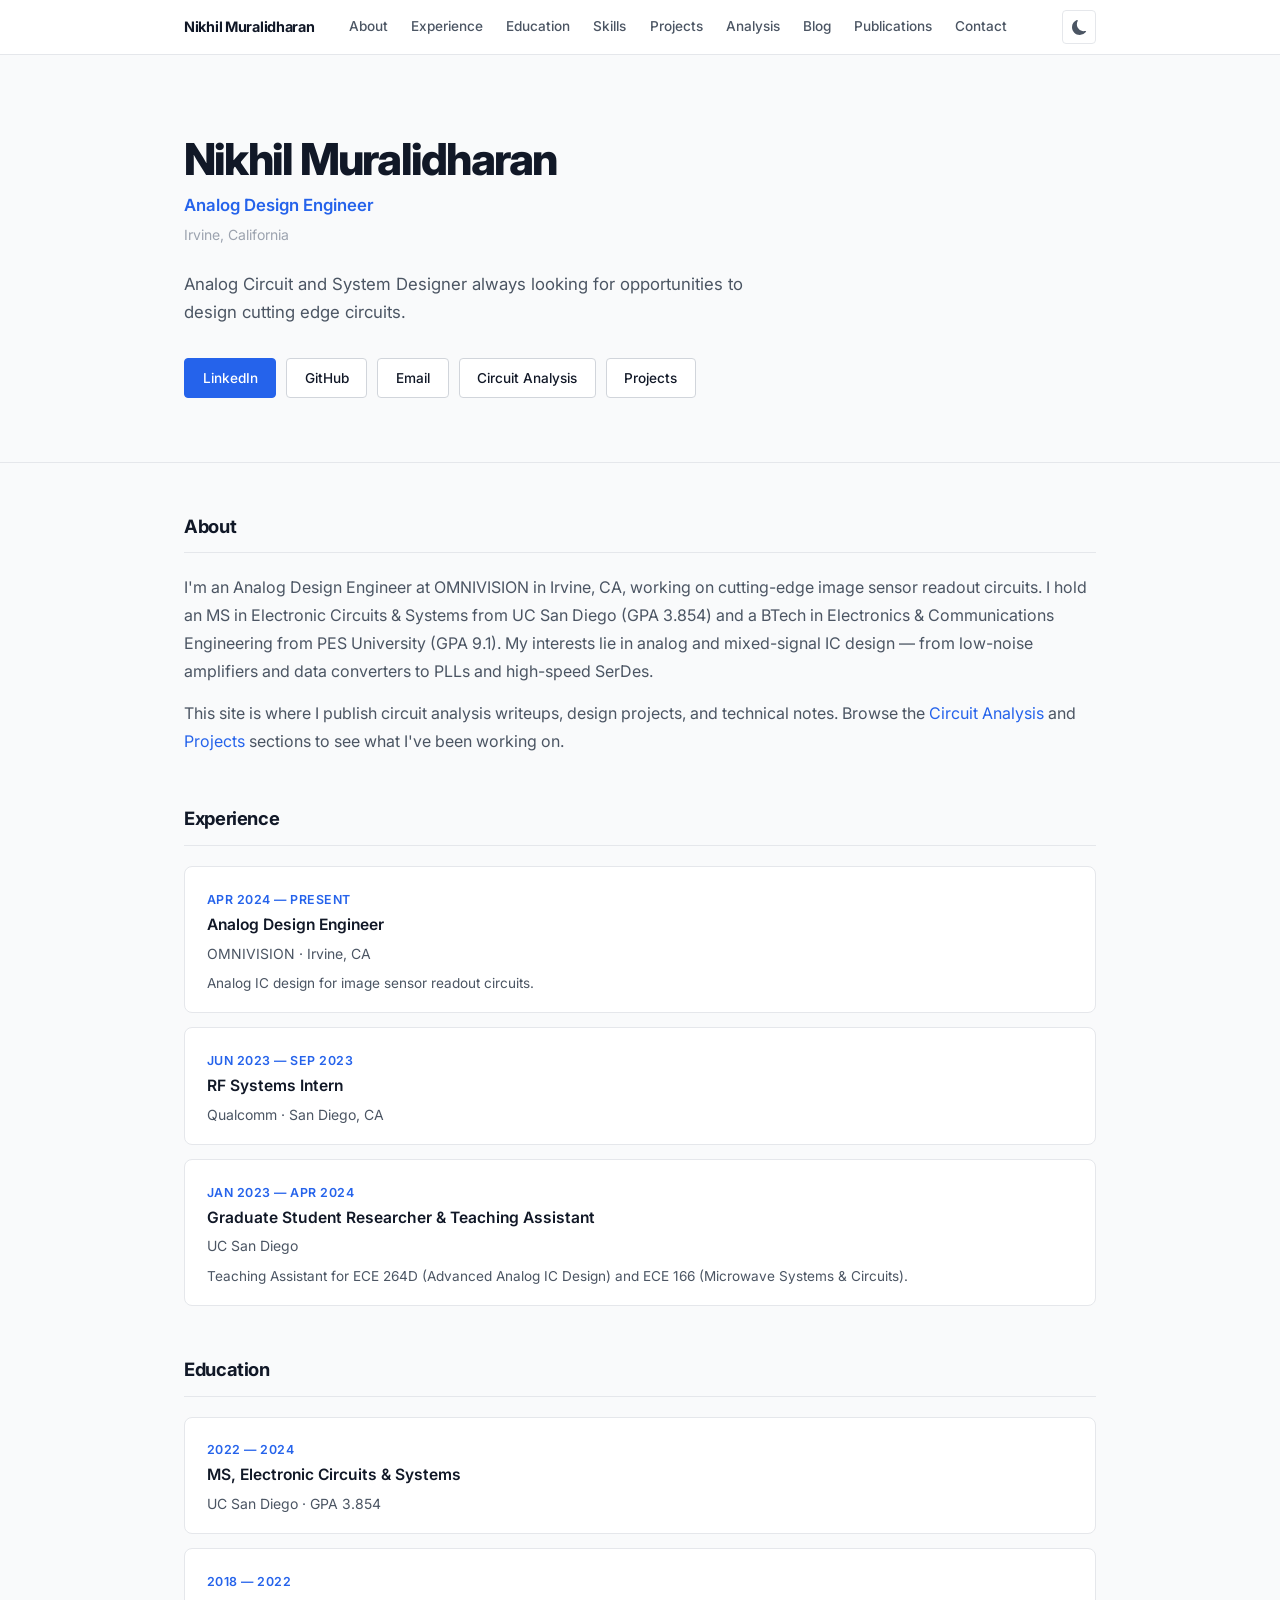
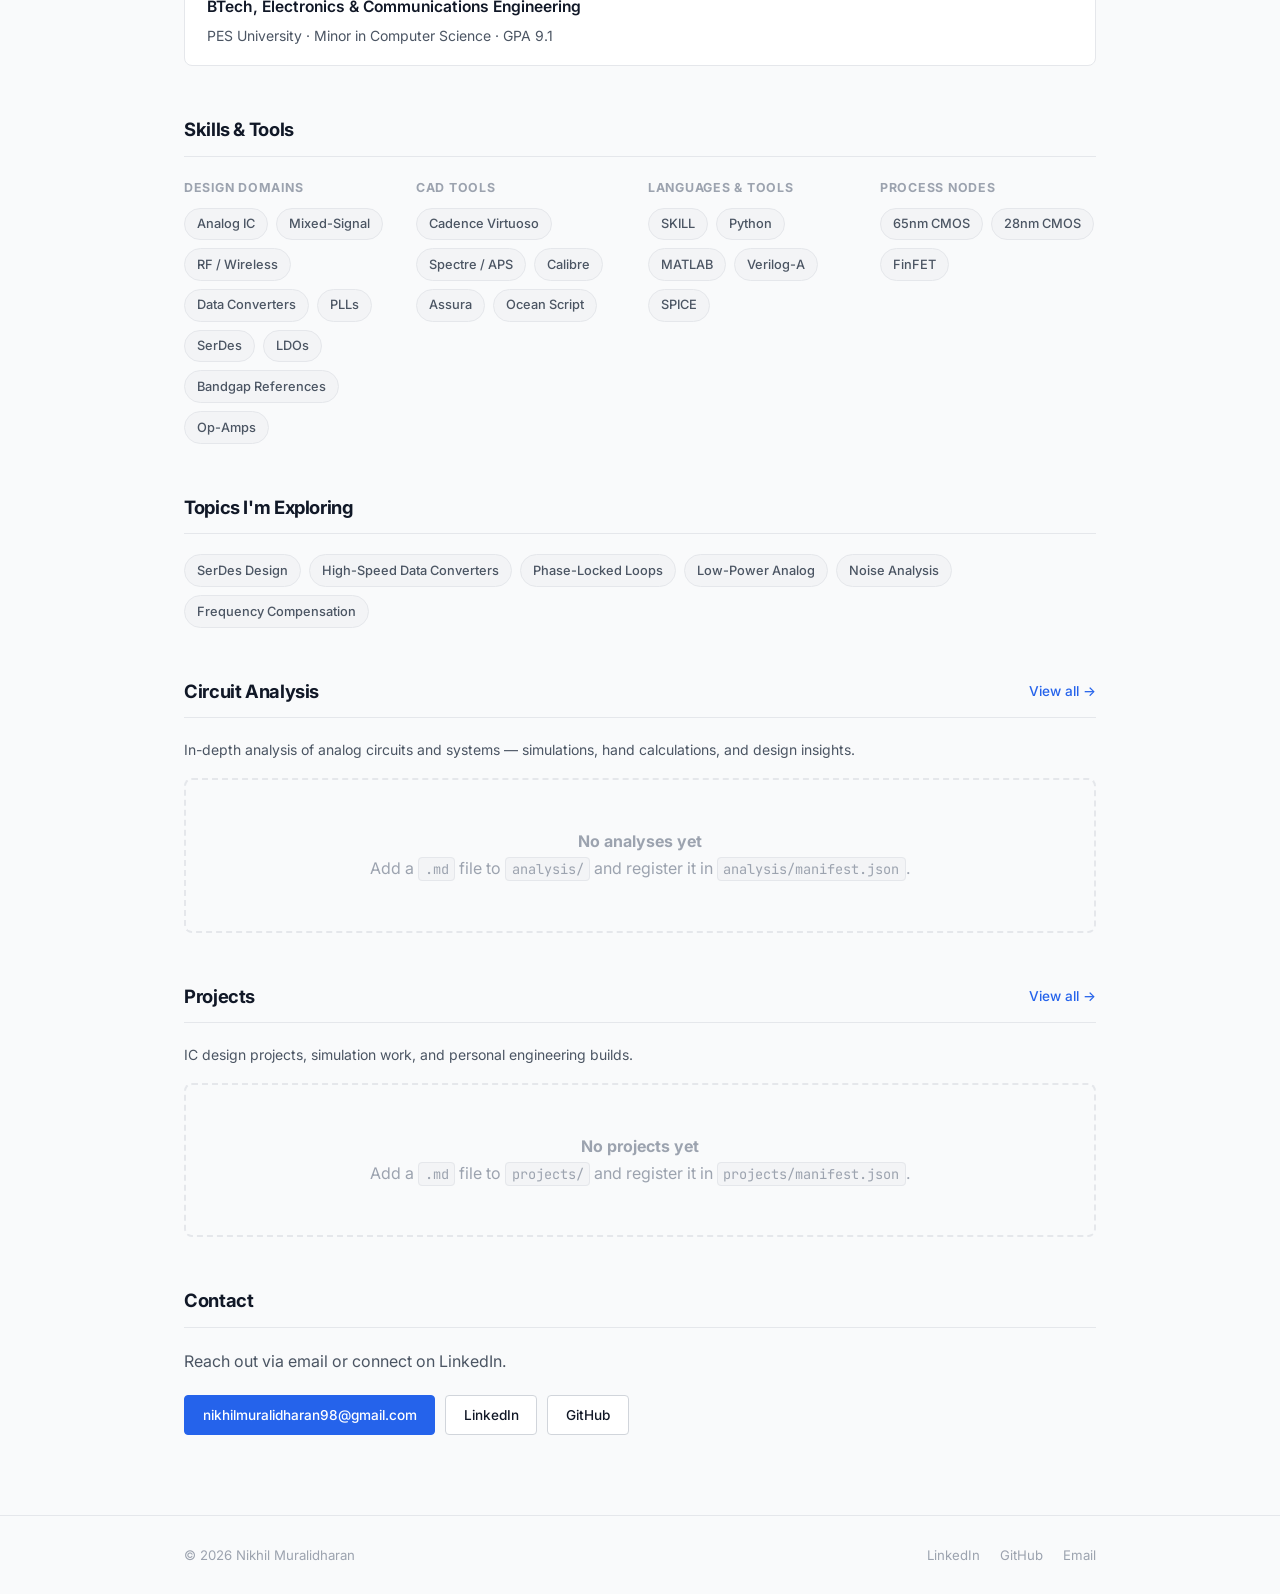
==== commit 63f0ffa7: "Redesign personal website from scratch with dark/light mode and Markdown article system - New design" ====
--- a/index.html
+++ b/index.html
@@ -1,222 +1,313 @@
 <!DOCTYPE html>
-<html lang="en">
+<html lang="en" data-theme="light">
 <head>
-<meta charset="UTF-8"/>
-<meta name="viewport" content="width=device-width, initial-scale=1.0"/>
-<title>Nikhil Muralidharan — Analog/Mixed-Signal IC Design Engineer</title>
-<link href="https://fonts.googleapis.com/css2?family=IBM+Plex+Mono:ital,wght@0,400;0,500;0,600;1,400&family=IBM+Plex+Sans:wght@300;400;500&display=swap" rel="stylesheet"/>
-<link rel="stylesheet" href="style.css"/>
+  <meta charset="UTF-8">
+  <meta name="viewport" content="width=device-width, initial-scale=1.0">
+  <title>Nikhil Muralidharan — Analog Design Engineer</title>
+  <meta name="description" content="Personal website of Nikhil Muralidharan, Analog Design Engineer based in Irvine, CA. Circuit design, analysis, and projects.">
+
+  <!-- Prevent flash of wrong theme -->
+  <script>
+    try {
+      const t = localStorage.getItem('nm-theme') ||
+        (window.matchMedia('(prefers-color-scheme: dark)').matches ? 'dark' : 'light');
+      document.documentElement.setAttribute('data-theme', t);
+    } catch(_) {}
+  </script>
+
+  <link rel="preconnect" href="https://fonts.googleapis.com">
+  <link rel="preconnect" href="https://fonts.gstatic.com" crossorigin>
+  <link href="https://fonts.googleapis.com/css2?family=Inter:wght@400;500;600;700;800&family=JetBrains+Mono:wght@400;500&display=swap" rel="stylesheet">
+  <link rel="stylesheet" href="style.css">
 </head>
 <body>
 
-<nav>
-  <a href="#" class="nav-brand">Nikhil<span> // Mixed-Signal IC</span></a>
-  <ul>
-    <li><a href="#projects">Projects</a></li>
-    <li><a href="#skills">Skills</a></li>
-    <li><a href="#education">Education</a></li>
-    <li><a href="https://linkedin.com/in/nikhil-muralidharan" target="_blank">LinkedIn ↗</a></li>
-  </ul>
-</nav>
-
-<!-- HERO -->
-<section class="hero">
-  <p class="hero-label">Analog / Mixed-Signal IC Design Engineer</p>
-  <h1>Column Circuits &amp; ADC Design<br>at <em>Advanced Nodes</em></h1>
-  <p class="hero-sub">
-    Designing high-performance column-parallel ADC and image sensor readout circuits —
-    clamp/sample, AVDD regulation, leakage characterisation, and PVT-robust mixed-signal
-    front-ends in advanced CMOS processes.
-  </p>
-  <div class="hero-cta">
-    <a href="#projects" class="btn btn-primary">View Projects</a>
-    <a href="https://linkedin.com/in/nikhil-muralidharan" target="_blank" class="btn btn-ghost">LinkedIn ↗</a>
-  </div>
-</section>
-
-<!-- STATS STRIP -->
-<div class="stats">
-  <div class="stat">
-    <span class="stat-val">Column ADC</span>
-    <span class="stat-desc">Primary design domain</span>
-  </div>
-  <div class="stat">
-    <span class="stat-val">AVDD</span>
-    <span class="stat-desc">Regulator &amp; leakage verification</span>
-  </div>
-  <div class="stat">
-    <span class="stat-val">PVT</span>
-    <span class="stat-desc">Corner-robust simulation flows</span>
-  </div>
-  <div class="stat">
-    <span class="stat-val">XTALK</span>
-    <span class="stat-desc">NBW / PSRR characterisation</span>
-  </div>
-  <div class="stat">
-    <span class="stat-val">Image Sensor</span>
-    <span class="stat-desc">Column readout front-end</span>
-  </div>
-</div>
-
-<!-- PROJECTS -->
-<div class="section-header" id="projects">
-  <span class="section-tag">Work</span>
-  <span class="section-title">Design Projects</span>
-</div>
-
-<div class="projects-grid">
-
-  <div class="project-card">
-    <span class="card-arrow">↗</span>
-    <span class="card-date">2024</span>
-    <div class="card-title">AVDD Regulator Verification</div>
-    <div class="card-desc">Full PVT corner verification of the column AVDD supply regulator. Characterised load regulation, line regulation, and transient response across process extremes.</div>
-    <div class="card-tags">
-      <span class="tag">Regulation</span>
-      <span class="tag">PVT</span>
-      <span class="tag">Spectre</span>
+  <!-- ── Navigation ──────────────────────────────────────── -->
+  <nav class="nav">
+    <div class="nav-inner">
+      <a href="/" class="nav-brand">Nikhil Muralidharan</a>
+      <div class="nav-links">
+        <a href="#about">About</a>
+        <a href="#experience">Experience</a>
+        <a href="#education">Education</a>
+        <a href="#skills">Skills</a>
+        <a href="/projects/">Projects</a>
+        <a href="/analysis/">Analysis</a>
+        <a href="/blog/">Blog</a>
+        <a href="/publications/">Publications</a>
+        <a href="#contact">Contact</a>
+      </div>
+      <button class="theme-btn" id="theme-toggle" aria-label="Toggle dark/light mode"></button>
     </div>
-  </div>
-
-  <div class="project-card">
-    <span class="card-arrow">↗</span>
-    <span class="card-date">2024</span>
-    <div class="card-title">VCD Register / Col AVDD Logic</div>
-    <div class="card-desc">Functional verification of VCD register control logic governing column AVDD powerdown sequences. Validated logic coverage across all operating modes.</div>
-    <div class="card-tags">
-      <span class="tag">Digital Logic</span>
-      <span class="tag">Mixed-Signal</span>
-      <span class="tag">Register</span>
+  </nav>
+
+  <!-- ── Hero ────────────────────────────────────────────── -->
+  <section class="hero">
+    <div class="container">
+      <h1>Nikhil Muralidharan</h1>
+      <p class="hero-title">Analog Design Engineer</p>
+      <p class="hero-location">Irvine, California</p>
+      <p class="hero-tagline">
+        Analog Circuit and System Designer always looking for opportunities
+        to design cutting edge circuits.
+      </p>
+      <div class="hero-links">
+        <a href="https://linkedin.com/in/nikhil-muralidharan" class="btn btn-primary" target="_blank" rel="noopener">
+          LinkedIn
+        </a>
+        <a href="https://github.com/nikhilmuralidharan" class="btn btn-secondary" target="_blank" rel="noopener">
+          GitHub
+        </a>
+        <a href="mailto:nikhilmuralidharan98@gmail.com" class="btn btn-secondary">
+          Email
+        </a>
+        <a href="/analysis/" class="btn btn-secondary">Circuit Analysis</a>
+        <a href="/projects/" class="btn btn-secondary">Projects</a>
+      </div>
     </div>
-  </div>
-
-  <div class="project-card">
-    <span class="card-arrow">↗</span>
-    <span class="card-date">2024</span>
-    <div class="card-title">Column Powerdown Leakage</div>
-    <div class="card-desc">Characterised AVDD leakage paths in column powerdown state. Identified dominant leakage mechanisms across PVT corners and documented results for sign-off.</div>
-    <div class="card-tags">
-      <span class="tag">Leakage</span>
-      <span class="tag">Powerdown</span>
-      <span class="tag">AVDD</span>
+  </section>
+
+  <!-- ── Main ────────────────────────────────────────────── -->
+  <main>
+    <div class="container">
+
+      <!-- About -->
+      <section id="about">
+        <div class="section-hd"><h2>About</h2></div>
+        <p style="color: var(--text-2); line-height: 1.75;">
+          I'm an Analog Design Engineer at OMNIVISION in Irvine, CA, working on
+          cutting-edge image sensor readout circuits. I hold an MS in Electronic
+          Circuits &amp; Systems from UC San Diego (GPA 3.854) and a BTech in
+          Electronics &amp; Communications Engineering from PES University (GPA 9.1).
+          My interests lie in analog and mixed-signal IC design — from low-noise
+          amplifiers and data converters to PLLs and high-speed SerDes.
+        </p>
+        <p style="color: var(--text-2); line-height: 1.75; margin-top: 0.875rem;">
+          This site is where I publish circuit analysis writeups, design projects,
+          and technical notes. Browse the
+          <a href="/analysis/">Circuit Analysis</a> and
+          <a href="/projects/">Projects</a> sections to see what I've been working on.
+        </p>
+      </section>
+
+      <!-- Experience -->
+      <section id="experience">
+        <div class="section-hd"><h2>Experience</h2></div>
+        <div class="timeline">
+
+          <div class="tl-item">
+            <span class="tl-date">Apr 2024 — Present</span>
+            <div class="tl-role">Analog Design Engineer</div>
+            <div class="tl-org">OMNIVISION &middot; Irvine, CA</div>
+            <div class="tl-desc">
+              Analog IC design for image sensor readout circuits.
+            </div>
+          </div>
+
+          <div class="tl-item">
+            <span class="tl-date">Jun 2023 — Sep 2023</span>
+            <div class="tl-role">RF Systems Intern</div>
+            <div class="tl-org">Qualcomm &middot; San Diego, CA</div>
+          </div>
+
+          <div class="tl-item">
+            <span class="tl-date">Jan 2023 — Apr 2024</span>
+            <div class="tl-role">Graduate Student Researcher &amp; Teaching Assistant</div>
+            <div class="tl-org">UC San Diego</div>
+            <div class="tl-desc">
+              Teaching Assistant for ECE 264D (Advanced Analog IC Design)
+              and ECE 166 (Microwave Systems &amp; Circuits).
+            </div>
+          </div>
+
+        </div>
+      </section>
+
+      <!-- Education -->
+      <section id="education">
+        <div class="section-hd"><h2>Education</h2></div>
+        <div class="timeline">
+
+          <div class="tl-item">
+            <span class="tl-date">2022 — 2024</span>
+            <div class="tl-role">MS, Electronic Circuits &amp; Systems</div>
+            <div class="tl-org">UC San Diego &middot; GPA 3.854</div>
+          </div>
+
+          <div class="tl-item">
+            <span class="tl-date">2018 — 2022</span>
+            <div class="tl-role">BTech, Electronics &amp; Communications Engineering</div>
+            <div class="tl-org">PES University &middot; Minor in Computer Science &middot; GPA 9.1</div>
+          </div>
+
+        </div>
+      </section>
+
+      <!-- Skills -->
+      <section id="skills">
+        <div class="section-hd"><h2>Skills &amp; Tools</h2></div>
+        <div class="skills-grid">
+
+          <div class="skill-group">
+            <h3>Design Domains</h3>
+            <div class="tag-cloud">
+              <span class="tag">Analog IC</span>
+              <span class="tag">Mixed-Signal</span>
+              <span class="tag">RF / Wireless</span>
+              <span class="tag">Data Converters</span>
+              <span class="tag">PLLs</span>
+              <span class="tag">SerDes</span>
+              <span class="tag">LDOs</span>
+              <span class="tag">Bandgap References</span>
+              <span class="tag">Op-Amps</span>
+            </div>
+          </div>
+
+          <div class="skill-group">
+            <h3>CAD Tools</h3>
+            <div class="tag-cloud">
+              <span class="tag">Cadence Virtuoso</span>
+              <span class="tag">Spectre / APS</span>
+              <span class="tag">Calibre</span>
+              <span class="tag">Assura</span>
+              <span class="tag">Ocean Script</span>
+            </div>
+          </div>
+
+          <div class="skill-group">
+            <h3>Languages &amp; Tools</h3>
+            <div class="tag-cloud">
+              <span class="tag">SKILL</span>
+              <span class="tag">Python</span>
+              <span class="tag">MATLAB</span>
+              <span class="tag">Verilog-A</span>
+              <span class="tag">SPICE</span>
+            </div>
+          </div>
+
+          <div class="skill-group">
+            <h3>Process Nodes</h3>
+            <div class="tag-cloud">
+              <span class="tag">65nm CMOS</span>
+              <span class="tag">28nm CMOS</span>
+              <span class="tag">FinFET</span>
+            </div>
+          </div>
+
+        </div>
+      </section>
+
+      <!-- Interests / Topics -->
+      <section id="interests">
+        <div class="section-hd"><h2>Topics I'm Exploring</h2></div>
+        <div class="tag-cloud">
+          <span class="tag">SerDes Design</span>
+          <span class="tag">High-Speed Data Converters</span>
+          <span class="tag">Phase-Locked Loops</span>
+          <span class="tag">Low-Power Analog</span>
+          <span class="tag">Noise Analysis</span>
+          <span class="tag">Frequency Compensation</span>
+        </div>
+      </section>
+
+      <!-- Featured Analysis -->
+      <section id="analysis-preview">
+        <div class="section-hd">
+          <h2>Circuit Analysis</h2>
+          <a href="/analysis/">View all &rarr;</a>
+        </div>
+        <p style="color: var(--text-2); font-size: 0.875rem; margin-bottom: 1rem;">
+          In-depth analysis of analog circuits and systems — simulations, hand calculations, and design insights.
+        </p>
+        <div id="analysis-preview-cards" class="article-grid">
+          <div class="empty-state">
+            <strong>No analyses yet</strong>
+            <p>Add a <code>.md</code> file to <code>analysis/</code> and register it in <code>analysis/manifest.json</code>.</p>
+          </div>
+        </div>
+      </section>
+
+      <!-- Featured Projects -->
+      <section id="projects-preview">
+        <div class="section-hd">
+          <h2>Projects</h2>
+          <a href="/projects/">View all &rarr;</a>
+        </div>
+        <p style="color: var(--text-2); font-size: 0.875rem; margin-bottom: 1rem;">
+          IC design projects, simulation work, and personal engineering builds.
+        </p>
+        <div id="projects-preview-cards" class="article-grid">
+          <div class="empty-state">
+            <strong>No projects yet</strong>
+            <p>Add a <code>.md</code> file to <code>projects/</code> and register it in <code>projects/manifest.json</code>.</p>
+          </div>
+        </div>
+      </section>
+
+      <!-- Contact -->
+      <section id="contact">
+        <div class="section-hd"><h2>Contact</h2></div>
+        <p style="color: var(--text-2); margin-bottom: 1.25rem;">
+          Reach out via email or connect on LinkedIn.
+        </p>
+        <div style="display: flex; gap: 0.625rem; flex-wrap: wrap;">
+          <a href="mailto:nikhilmuralidharan98@gmail.com" class="btn btn-primary">
+            nikhilmuralidharan98@gmail.com
+          </a>
+          <a href="https://linkedin.com/in/nikhil-muralidharan" class="btn btn-secondary" target="_blank" rel="noopener">
+            LinkedIn
+          </a>
+          <a href="https://github.com/nikhilmuralidharan" class="btn btn-secondary" target="_blank" rel="noopener">
+            GitHub
+          </a>
+        </div>
+      </section>
+
+    </div><!-- /container -->
+  </main>
+
+  <!-- ── Footer ──────────────────────────────────────────── -->
+  <footer>
+    <div class="footer-inner">
+      <span>&copy; 2026 Nikhil Muralidharan</span>
+      <div class="footer-links">
+        <a href="https://linkedin.com/in/nikhil-muralidharan" target="_blank" rel="noopener">LinkedIn</a>
+        <a href="https://github.com/nikhilmuralidharan" target="_blank" rel="noopener">GitHub</a>
+        <a href="mailto:nikhilmuralidharan98@gmail.com">Email</a>
+      </div>
     </div>
-  </div>
-
-  <div class="project-card">
-    <span class="card-arrow">↗</span>
-    <span class="card-date">2024</span>
-    <div class="card-title">Column V2 Function Check</div>
-    <div class="card-desc">End-to-end functional verification of Column V2 signal path. Validated clamp/sample operation, rst/sig clamp levels, and handoff to downstream ADC stages.</div>
-    <div class="card-tags">
-      <span class="tag">ADC</span>
-      <span class="tag">Clamp</span>
-      <span class="tag">Signal Path</span>
-    </div>
-  </div>
-
-  <div class="project-card">
-    <span class="card-arrow">↗</span>
-    <span class="card-date">2024</span>
-    <div class="card-title">XTALK / NBW / PSRR Simulation</div>
-    <div class="card-desc">Systematic AC characterisation of column circuit crosstalk, noise bandwidth, and power supply rejection across gain settings (1x/16x) and selcap configurations.</div>
-    <div class="card-tags">
-      <span class="tag">XTALK</span>
-      <span class="tag">NBW</span>
-      <span class="tag">PSRR</span>
-      <span class="tag">AC Analysis</span>
-    </div>
-  </div>
-
-  <div class="project-card">
-    <span class="card-arrow">↗</span>
-    <span class="card-date">2024</span>
-    <div class="card-title">Column Metal Improvement</div>
-    <div class="card-desc">Evaluated routing metal stack options for column bus parasitic reduction. Compared pre/post simulation results for bandwidth and crosstalk impact across configurations.</div>
-    <div class="card-tags">
-      <span class="tag">Layout</span>
-      <span class="tag">Parasitic</span>
-      <span class="tag">Metal Stack</span>
-    </div>
-  </div>
-
-</div>
-
-<!-- SKILLS -->
-<div class="section-header" id="skills">
-  <span class="section-tag">Background</span>
-  <span class="section-title">Skills &amp; Tools</span>
-</div>
-
-<div class="skills-grid">
-  <div class="skill-group">
-    <div class="skill-group-title">EDA Tools</div>
-    <ul>
-      <li>Cadence Virtuoso</li>
-      <li>Spectre / SPICE</li>
-      <li>Calibre</li>
-      <li>Python (SPICE parsing)</li>
-    </ul>
-  </div>
-  <div class="skill-group">
-    <div class="skill-group-title">Design Domains</div>
-    <ul>
-      <li>Column-Parallel ADC</li>
-      <li>Image Sensor Readout</li>
-      <li>Analog Supply Regulation</li>
-      <li>Mixed-Signal Interface</li>
-    </ul>
-  </div>
-  <div class="skill-group">
-    <div class="skill-group-title">Simulation Methods</div>
-    <ul>
-      <li>PVT Corner Analysis</li>
-      <li>AC / Noise / Transient</li>
-      <li>Leakage Characterisation</li>
-      <li>PSRR / XTALK / NBW</li>
-    </ul>
-  </div>
-  <div class="skill-group">
-    <div class="skill-group-title">Process Experience</div>
-    <ul>
-      <li>Advanced CMOS Node</li>
-      <li>Mixed-Signal PDK</li>
-      <li>High-density column pitch</li>
-    </ul>
-  </div>
-</div>
-
-<!-- EDUCATION -->
-<div class="section-header" id="education">
-  <span class="section-tag">Credentials</span>
-  <span class="section-title">Education</span>
-</div>
-
-<div class="edu-list">
-  <div class="edu-item">
-    <span class="edu-years">2022 – 2024</span>
-    <div>
-      <div class="edu-degree">M.S. — Electronic Circuits &amp; Systems</div>
-      <div class="edu-school">UC San Diego · United States · GPA 3.854</div>
-    </div>
-  </div>
-  <div class="edu-item">
-    <span class="edu-years">2017 – 2021</span>
-    <div>
-      <div class="edu-degree">B.Tech — Electronics &amp; Communication Engineering</div>
-      <div class="edu-school">PES University · India · Minor in Computer Science · GPA 9.1</div>
-    </div>
-  </div>
-</div>
-
-<footer>
-  <p>Nikhil Muralidharan · Analog / Mixed-Signal IC Design Engineer · Irvine, CA</p>
-  <div class="footer-links">
-    <a href="#projects">Projects</a>
-    <a href="#skills">Skills</a>
-    <a href="https://linkedin.com/in/nikhil-muralidharan" target="_blank">LinkedIn ↗</a>
-    <a href="mailto:nikhilmuralidharan98@gmail.com">Email</a>
-  </div>
-</footer>
-
+  </footer>
+
+  <script src="/js/theme.js"></script>
+  <script>
+    /* Load preview cards from manifests */
+    async function loadPreview(manifestUrl, containerId, section) {
+      const container = document.getElementById(containerId);
+      if (!container) return;
+      try {
+        const res = await fetch(manifestUrl);
+        if (!res.ok) return;
+        const articles = await res.json();
+        if (!articles.length) return;
+        const preview = articles.slice(0, 3);
+        container.innerHTML = '';
+        preview.forEach(a => {
+          const card = document.createElement('a');
+          card.className = 'article-card';
+          card.href = `/article.html?src=${section}/${a.file}`;
+          card.innerHTML = `
+            <div class="article-card-title">${a.title}</div>
+            ${a.description ? `<div class="article-card-desc">${a.description}</div>` : ''}
+            <div class="article-card-meta">
+              ${a.date ? `<span>${a.date}</span>` : ''}
+              ${(a.tags||[]).length ? `<div class="card-tags">${a.tags.map(t=>`<span class="card-tag">${t}</span>`).join('')}</div>` : ''}
+            </div>`;
+          container.appendChild(card);
+        });
+      } catch (_) {}
+    }
+    loadPreview('/analysis/manifest.json', 'analysis-preview-cards', 'analysis');
+    loadPreview('/projects/manifest.json', 'projects-preview-cards', 'projects');
+  </script>
 </body>
 </html>
--- a/style.css
+++ b/style.css
@@ -1,344 +1,589 @@
-*, *::before, *::after { box-sizing: border-box; margin: 0; padding: 0; }
-
+/* =============================================================
+   Nikhil Muralidharan — Personal Website
+   style.css
+   ============================================================= */
+
+/* ── CSS Variables ─────────────────────────────────────────── */
 :root {
-  --bg: #0a0a0a;
-  --surface: #111111;
-  --border: #1f1f1f;
-  --border-hover: #333;
-  --text: #e8e8e8;
-  --muted: #666;
-  --accent: #c8a96e;
-  --accent-dim: rgba(200,169,110,0.12);
-  --mono: 'IBM Plex Mono', monospace;
-  --sans: 'IBM Plex Sans', sans-serif;
-}
+  --bg:         #f9fafb;
+  --bg-alt:     #f3f4f6;
+  --surface:    #ffffff;
+  --text:       #111827;
+  --text-2:     #4b5563;
+  --text-muted: #9ca3af;
+  --accent:     #2563eb;
+  --accent-2:   #1d4ed8;
+  --accent-sub: #eff6ff;
+  --border:     #e5e7eb;
+  --border-2:   #d1d5db;
+  --shadow:     0 1px 3px 0 rgb(0 0 0/.10), 0 1px 2px -1px rgb(0 0 0/.10);
+  --shadow-md:  0 4px 6px -1px rgb(0 0 0/.10), 0 2px 4px -2px rgb(0 0 0/.10);
+  --r:    8px;
+  --r-sm: 4px;
+  --font: 'Inter', -apple-system, BlinkMacSystemFont, 'Segoe UI', sans-serif;
+  --mono: 'JetBrains Mono', 'Fira Code', 'Cascadia Code', monospace;
+  --max-w: 960px;
+  --t: 0.18s ease;
+}
+
+[data-theme="dark"] {
+  --bg:         #0d1117;
+  --bg-alt:     #161b22;
+  --surface:    #21262d;
+  --text:       #e6edf3;
+  --text-2:     #8b949e;
+  --text-muted: #6e7681;
+  --accent:     #58a6ff;
+  --accent-2:   #79b8ff;
+  --accent-sub: #1c2b3a;
+  --border:     #30363d;
+  --border-2:   #444c56;
+  --shadow:     0 1px 3px 0 rgb(0 0 0/.4), 0 1px 2px -1px rgb(0 0 0/.3);
+  --shadow-md:  0 4px 6px -1px rgb(0 0 0/.5), 0 2px 4px -2px rgb(0 0 0/.3);
+}
+
+/* ── Reset ─────────────────────────────────────────────────── */
+*, *::before, *::after { margin: 0; padding: 0; box-sizing: border-box; }
 
 html { scroll-behavior: smooth; }
 
 body {
+  font-family: var(--font);
   background: var(--bg);
   color: var(--text);
-  font-family: var(--sans);
-  font-size: 15px;
-  line-height: 1.6;
-  min-height: 100vh;
-}
-
-/* ── NAV ── */
-nav {
-  position: sticky; top: 0; z-index: 100;
-  background: rgba(10,10,10,0.9);
+  line-height: 1.7;
+  -webkit-font-smoothing: antialiased;
+  transition: background var(--t), color var(--t);
+}
+
+a { color: var(--accent); text-decoration: none; }
+a:hover { text-decoration: underline; }
+img { max-width: 100%; display: block; }
+
+/* ── Layout ────────────────────────────────────────────────── */
+.container {
+  max-width: var(--max-w);
+  margin: 0 auto;
+  padding: 0 1.5rem;
+}
+
+/* ── Navigation ────────────────────────────────────────────── */
+.nav {
+  position: sticky;
+  top: 0;
+  z-index: 100;
+  background: color-mix(in srgb, var(--surface) 90%, transparent);
   backdrop-filter: blur(12px);
+  -webkit-backdrop-filter: blur(12px);
   border-bottom: 1px solid var(--border);
-  display: flex; align-items: center; justify-content: space-between;
-  padding: 0 2.5rem;
-  height: 52px;
-}
+}
+
+.nav-inner {
+  max-width: var(--max-w);
+  margin: 0 auto;
+  padding: 0 1.5rem;
+  height: 54px;
+  display: flex;
+  align-items: center;
+  gap: 1.5rem;
+}
+
 .nav-brand {
-  font-family: var(--mono);
-  font-size: 13px;
-  color: var(--text);
-  text-decoration: none;
-  letter-spacing: 0.02em;
-}
-.nav-brand span { color: var(--muted); }
-nav ul { display: flex; gap: 2rem; list-style: none; }
-nav ul a {
-  font-family: var(--mono);
-  font-size: 12px;
-  color: var(--muted);
-  text-decoration: none;
-  letter-spacing: 0.05em;
-  text-transform: uppercase;
-  transition: color 0.2s;
-}
-nav ul a:hover { color: var(--accent); }
-
-/* ── HERO ── */
+  font-weight: 700;
+  font-size: 0.9rem;
+  color: var(--text);
+  letter-spacing: -0.02em;
+  white-space: nowrap;
+  flex-shrink: 0;
+}
+.nav-brand:hover { color: var(--accent); text-decoration: none; }
+
+.nav-links {
+  display: flex;
+  align-items: center;
+  gap: 0.15rem;
+  flex: 1;
+  overflow-x: auto;
+  scrollbar-width: none;
+}
+.nav-links::-webkit-scrollbar { display: none; }
+
+.nav-links a {
+  color: var(--text-2);
+  font-size: 0.85rem;
+  font-weight: 500;
+  padding: 0.3rem 0.65rem;
+  border-radius: var(--r-sm);
+  white-space: nowrap;
+  transition: color var(--t), background var(--t);
+}
+.nav-links a:hover { color: var(--text); background: var(--bg-alt); text-decoration: none; }
+.nav-links a.active { color: var(--accent); background: var(--accent-sub); }
+
+.theme-btn {
+  width: 34px;
+  height: 34px;
+  flex-shrink: 0;
+  border: 1px solid var(--border);
+  border-radius: var(--r-sm);
+  background: var(--surface);
+  color: var(--text-2);
+  cursor: pointer;
+  display: flex;
+  align-items: center;
+  justify-content: center;
+  transition: all var(--t);
+  margin-left: auto;
+}
+.theme-btn:hover { background: var(--bg-alt); color: var(--text); border-color: var(--border-2); }
+.theme-btn svg { pointer-events: none; }
+
+/* ── Hero ──────────────────────────────────────────────────── */
 .hero {
-  max-width: 960px;
-  margin: 0 auto;
-  padding: 7rem 2.5rem 5rem;
-  animation: fadeUp 0.6s ease both;
-}
-.hero-label {
-  font-family: var(--mono);
-  font-size: 11px;
-  color: var(--accent);
-  letter-spacing: 0.15em;
-  text-transform: uppercase;
-  margin-bottom: 1.5rem;
-}
+  padding: 5rem 0 4rem;
+  border-bottom: 1px solid var(--border);
+}
+
 .hero h1 {
-  font-family: var(--mono);
-  font-size: clamp(2rem, 5vw, 3.2rem);
-  font-weight: 500;
-  line-height: 1.15;
-  letter-spacing: -0.02em;
-  margin-bottom: 1.5rem;
-}
-.hero h1 em {
-  font-style: italic;
-  color: var(--accent);
-}
-.hero-sub {
-  font-size: 15px;
-  color: var(--muted);
-  max-width: 560px;
-  line-height: 1.7;
-  margin-bottom: 2.5rem;
-}
-.hero-cta { display: flex; gap: 1rem; flex-wrap: wrap; }
-
-/* ── BUTTONS ── */
-.btn {
-  font-family: var(--mono);
-  font-size: 12px;
-  letter-spacing: 0.05em;
-  padding: 0.55rem 1.2rem;
-  border-radius: 2px;
-  text-decoration: none;
-  transition: all 0.2s;
-  cursor: pointer;
-  display: inline-block;
-}
-.btn-primary {
-  background: var(--accent);
-  color: #0a0a0a;
-  border: 1px solid var(--accent);
-  font-weight: 600;
-}
-.btn-primary:hover { background: #d9bb80; }
-.btn-ghost {
-  background: transparent;
-  color: var(--muted);
-  border: 1px solid var(--border-hover);
-}
-.btn-ghost:hover { color: var(--text); border-color: var(--text); }
-
-/* ── STATS STRIP ── */
-.stats {
-  max-width: 960px;
-  margin: 0 auto;
-  padding: 0 2.5rem 5rem;
-  display: grid;
-  grid-template-columns: repeat(auto-fit, minmax(150px, 1fr));
-  gap: 0;
-  border-top: 1px solid var(--border);
-  border-bottom: 1px solid var(--border);
-}
-.stat {
-  padding: 1.5rem 1rem;
-  border-right: 1px solid var(--border);
-}
-.stat:last-child { border-right: none; }
-.stat-val {
-  font-family: var(--mono);
-  font-size: 1.1rem;
+  font-size: clamp(1.875rem, 5vw, 2.75rem);
+  font-weight: 800;
+  letter-spacing: -0.04em;
+  line-height: 1.1;
+  color: var(--text);
+}
+
+.hero-title {
+  margin-top: 0.5rem;
+  font-size: 1.05rem;
   font-weight: 600;
   color: var(--accent);
+}
+
+.hero-location {
+  margin-top: 0.2rem;
+  font-size: 0.875rem;
+  color: var(--text-muted);
+}
+
+.hero-tagline {
+  margin-top: 1.5rem;
+  font-size: 1.05rem;
+  color: var(--text-2);
+  max-width: 580px;
+  line-height: 1.65;
+}
+
+.hero-links {
+  margin-top: 2rem;
+  display: flex;
+  gap: 0.625rem;
+  flex-wrap: wrap;
+}
+
+/* ── Buttons ───────────────────────────────────────────────── */
+.btn {
+  display: inline-flex;
+  align-items: center;
+  gap: 0.4rem;
+  padding: 0.45rem 1.1rem;
+  border-radius: var(--r-sm);
+  font-size: 0.85rem;
+  font-weight: 500;
+  font-family: var(--font);
+  cursor: pointer;
+  border: 1px solid transparent;
+  transition: all var(--t);
+  text-decoration: none;
+}
+.btn:hover { text-decoration: none; }
+
+.btn-primary { background: var(--accent); color: #fff; border-color: var(--accent); }
+.btn-primary:hover { background: var(--accent-2); border-color: var(--accent-2); }
+
+.btn-secondary { background: var(--surface); color: var(--text); border-color: var(--border-2); }
+.btn-secondary:hover { background: var(--bg-alt); }
+
+/* ── Main / Sections ───────────────────────────────────────── */
+main { padding: 3rem 0 5rem; }
+
+section + section { margin-top: 3rem; }
+
+.section-hd {
+  display: flex;
+  align-items: center;
+  justify-content: space-between;
+  margin-bottom: 1.25rem;
+  padding-bottom: 0.65rem;
+  border-bottom: 1px solid var(--border);
+}
+.section-hd h2 {
+  font-size: 1.15rem;
+  font-weight: 700;
+  letter-spacing: -0.02em;
+  color: var(--text);
+}
+.section-hd a { font-size: 0.85rem; font-weight: 500; }
+
+/* ── Timeline (experience / education) ────────────────────── */
+.timeline { display: flex; flex-direction: column; gap: 0.875rem; }
+
+.tl-item {
+  background: var(--surface);
+  border: 1px solid var(--border);
+  border-radius: var(--r);
+  padding: 1.1rem 1.375rem;
+  transition: border-color var(--t);
+}
+.tl-item:hover { border-color: var(--border-2); }
+
+.tl-date {
+  font-size: 0.775rem;
+  font-weight: 600;
+  color: var(--accent);
+  letter-spacing: 0.04em;
+  text-transform: uppercase;
+  margin-bottom: 0.3rem;
+}
+.tl-role { font-size: 0.975rem; font-weight: 600; color: var(--text); }
+.tl-org  { font-size: 0.875rem; color: var(--text-2); margin-top: 0.2rem; }
+.tl-desc { font-size: 0.85rem; color: var(--text-2); margin-top: 0.5rem; line-height: 1.55; }
+
+/* ── Tags / Skills ─────────────────────────────────────────── */
+.tag-cloud { display: flex; flex-wrap: wrap; gap: 0.5rem; }
+
+.tag {
+  background: var(--bg-alt);
+  color: var(--text-2);
+  border: 1px solid var(--border);
+  padding: 0.28rem 0.75rem;
+  border-radius: 20px;
+  font-size: 0.8rem;
+  font-weight: 500;
+  transition: all var(--t);
+}
+.tag:hover { background: var(--accent-sub); color: var(--accent); border-color: var(--accent); }
+
+.skills-grid {
+  display: grid;
+  grid-template-columns: repeat(auto-fill, minmax(200px, 1fr));
+  gap: 1rem;
+}
+
+.skill-group h3 {
+  font-size: 0.775rem;
+  font-weight: 700;
+  letter-spacing: 0.06em;
+  text-transform: uppercase;
+  color: var(--text-muted);
+  margin-bottom: 0.6rem;
+}
+
+/* ── Article cards (listing pages) ────────────────────────── */
+.article-grid { display: flex; flex-direction: column; gap: 0.875rem; }
+
+.article-card {
   display: block;
-  margin-bottom: 0.25rem;
-}
-.stat-desc {
-  font-size: 11px;
-  color: var(--muted);
+  background: var(--surface);
+  border: 1px solid var(--border);
+  border-radius: var(--r);
+  padding: 1.1rem 1.375rem;
+  color: inherit;
+  transition: border-color var(--t), box-shadow var(--t);
+}
+.article-card:hover { border-color: var(--accent); box-shadow: var(--shadow-md); text-decoration: none; }
+
+.article-card-title {
+  font-size: 0.975rem;
+  font-weight: 600;
+  color: var(--text);
+  margin-bottom: 0.35rem;
+}
+.article-card:hover .article-card-title { color: var(--accent); }
+
+.article-card-desc {
+  font-size: 0.85rem;
+  color: var(--text-2);
+  line-height: 1.5;
+  margin-bottom: 0.75rem;
+}
+
+.article-card-meta {
+  display: flex;
+  align-items: center;
+  gap: 1rem;
+  font-size: 0.775rem;
+  color: var(--text-muted);
+  flex-wrap: wrap;
+}
+
+.card-tags { display: flex; gap: 0.375rem; flex-wrap: wrap; }
+
+.card-tag {
+  background: var(--bg-alt);
+  color: var(--text-2);
+  border: 1px solid var(--border);
+  padding: 0.15rem 0.5rem;
+  border-radius: var(--r-sm);
+  font-size: 0.74rem;
+  font-weight: 500;
+}
+
+/* ── Empty state ───────────────────────────────────────────── */
+.empty-state {
+  text-align: center;
+  padding: 3rem 1rem;
+  color: var(--text-muted);
+  border: 2px dashed var(--border);
+  border-radius: var(--r);
+}
+.empty-state code {
+  font-family: var(--mono);
+  font-size: 0.85em;
+  background: var(--bg-alt);
+  padding: 0.15em 0.4em;
+  border-radius: var(--r-sm);
+  border: 1px solid var(--border);
+}
+
+/* ── Page header (listing pages) ──────────────────────────── */
+.page-hd {
+  padding: 3rem 0 2rem;
+  border-bottom: 1px solid var(--border);
+  margin-bottom: 2.5rem;
+}
+.page-hd h1 {
+  font-size: 1.75rem;
+  font-weight: 800;
+  letter-spacing: -0.03em;
+  color: var(--text);
+}
+.page-hd p { margin-top: 0.5rem; color: var(--text-2); font-size: 0.95rem; }
+
+/* ── Breadcrumb ────────────────────────────────────────────── */
+.breadcrumb {
+  display: flex;
+  align-items: center;
+  gap: 0.4rem;
+  font-size: 0.825rem;
+  color: var(--text-muted);
+  margin-bottom: 1.75rem;
+  flex-wrap: wrap;
+}
+.breadcrumb a { color: var(--text-2); }
+.breadcrumb a:hover { color: var(--accent); }
+.breadcrumb-sep { color: var(--text-muted); }
+
+/* ── Article Reader Layout ─────────────────────────────────── */
+.article-layout {
+  display: grid;
+  grid-template-columns: 210px 1fr;
+  gap: 3rem;
+  align-items: start;
+  padding: 2rem 0 5rem;
+}
+
+/* TOC sidebar */
+.article-toc {
+  position: sticky;
+  top: 70px;
+  max-height: calc(100vh - 90px);
+  overflow-y: auto;
+  scrollbar-width: thin;
+  scrollbar-color: var(--border) transparent;
+}
+
+.toc-label {
+  font-size: 0.725rem;
+  font-weight: 700;
+  text-transform: uppercase;
+  letter-spacing: 0.08em;
+  color: var(--text-muted);
+  margin-bottom: 0.65rem;
+}
+
+.toc-list { list-style: none; display: flex; flex-direction: column; gap: 0.1rem; }
+
+.toc-list a {
+  display: block;
+  font-size: 0.8rem;
+  color: var(--text-2);
+  padding: 0.28rem 0.6rem;
+  border-radius: var(--r-sm);
+  border-left: 2px solid transparent;
   line-height: 1.4;
-}
-
-/* ── SECTION HEADER ── */
-.section-header {
-  max-width: 960px;
+  transition: all var(--t);
+}
+.toc-list a:hover { color: var(--text); background: var(--bg-alt); text-decoration: none; }
+.toc-list a.active { color: var(--accent); border-left-color: var(--accent); background: var(--accent-sub); }
+
+.toc-h3 a { padding-left: 1.25rem; }
+.toc-h4 a { padding-left: 2rem; font-size: 0.775rem; }
+
+/* Article body */
+.article-body { min-width: 0; }
+
+.article-hd {
+  margin-bottom: 2rem;
+  padding-bottom: 1.5rem;
+  border-bottom: 1px solid var(--border);
+}
+.article-hd h1 {
+  font-size: 1.875rem;
+  font-weight: 800;
+  letter-spacing: -0.03em;
+  color: var(--text);
+  line-height: 1.2;
+}
+.article-meta-row {
+  display: flex;
+  align-items: center;
+  gap: 1rem;
+  margin-top: 0.875rem;
+  font-size: 0.825rem;
+  color: var(--text-muted);
+  flex-wrap: wrap;
+}
+.article-tags { display: flex; gap: 0.375rem; flex-wrap: wrap; margin-top: 0.75rem; }
+
+.article-tag {
+  background: var(--accent-sub);
+  color: var(--accent);
+  padding: 0.2rem 0.6rem;
+  border-radius: 20px;
+  font-size: 0.775rem;
+  font-weight: 500;
+}
+
+/* ── Prose (rendered markdown) ─────────────────────────────── */
+.prose {
+  font-size: 0.9375rem;
+  color: var(--text-2);
+  line-height: 1.75;
+}
+
+.prose h1, .prose h2, .prose h3,
+.prose h4, .prose h5, .prose h6 {
+  color: var(--text);
+  font-weight: 700;
+  letter-spacing: -0.02em;
+  line-height: 1.3;
+}
+.prose h1 { font-size: 1.75rem; margin: 2rem 0 1rem; }
+.prose h2 {
+  font-size: 1.375rem;
+  margin: 2.5rem 0 0.875rem;
+  padding-top: 1rem;
+  border-top: 1px solid var(--border);
+}
+.prose h3 { font-size: 1.15rem; margin: 1.75rem 0 0.65rem; }
+.prose h4 { font-size: 1rem; margin: 1.25rem 0 0.5rem; }
+
+.prose p { margin: 1rem 0; }
+.prose p:first-child { margin-top: 0; }
+
+.prose a { color: var(--accent); }
+.prose a:hover { text-decoration: underline; }
+
+.prose strong { color: var(--text); font-weight: 600; }
+
+.prose ul, .prose ol { padding-left: 1.5rem; margin: 1rem 0; }
+.prose li { margin: 0.3rem 0; }
+
+.prose blockquote {
+  border-left: 3px solid var(--accent);
+  padding: 0.75rem 1.25rem;
+  margin: 1.5rem 0;
+  background: var(--accent-sub);
+  border-radius: 0 var(--r-sm) var(--r-sm) 0;
+  color: var(--text-2);
+}
+
+.prose table { width: 100%; border-collapse: collapse; margin: 1.5rem 0; font-size: 0.875rem; }
+.prose th, .prose td { border: 1px solid var(--border); padding: 0.5rem 0.875rem; text-align: left; }
+.prose th { background: var(--bg-alt); font-weight: 600; color: var(--text); }
+.prose tr:nth-child(even) td { background: var(--bg-alt); }
+
+.prose img { border-radius: var(--r); border: 1px solid var(--border); margin: 1.5rem 0; }
+
+.prose hr { border: none; border-top: 1px solid var(--border); margin: 2rem 0; }
+
+/* Inline code */
+.prose code {
+  font-family: var(--mono);
+  font-size: 0.84em;
+  background: var(--bg-alt);
+  color: var(--accent);
+  padding: 0.15em 0.45em;
+  border-radius: var(--r-sm);
+  border: 1px solid var(--border);
+}
+
+/* Code blocks */
+.prose pre {
+  background: var(--bg-alt);
+  border: 1px solid var(--border);
+  border-radius: var(--r);
+  padding: 1.125rem 1.25rem;
+  overflow-x: auto;
+  margin: 1.5rem 0;
+}
+.prose pre code {
+  background: none;
+  border: none;
+  padding: 0;
+  color: var(--text);
+  font-size: 0.875rem;
+  line-height: 1.65;
+}
+
+/* KaTeX math */
+.prose .katex-display { overflow-x: auto; padding: 0.5rem 0; margin: 1.5rem 0; }
+.prose .katex { font-size: 1.05em; }
+
+/* ── Footer ────────────────────────────────────────────────── */
+footer {
+  border-top: 1px solid var(--border);
+  padding: 1.75rem 0;
+  font-size: 0.825rem;
+  color: var(--text-muted);
+}
+.footer-inner {
+  max-width: var(--max-w);
   margin: 0 auto;
-  padding: 4rem 2.5rem 1.5rem;
-  display: flex;
-  align-items: baseline;
+  padding: 0 1.5rem;
+  display: flex;
+  align-items: center;
+  justify-content: space-between;
   gap: 1rem;
-}
-.section-tag {
-  font-family: var(--mono);
-  font-size: 10px;
-  letter-spacing: 0.15em;
-  text-transform: uppercase;
-  color: var(--muted);
-  border: 1px solid var(--border);
-  padding: 0.2rem 0.6rem;
-  border-radius: 2px;
-}
-.section-title {
-  font-family: var(--mono);
-  font-size: 1.1rem;
-  font-weight: 500;
-  color: var(--text);
-}
-
-/* ── PROJECT GRID ── */
-.projects-grid {
-  max-width: 960px;
-  margin: 0 auto;
-  padding: 0 2.5rem;
-  display: grid;
-  grid-template-columns: repeat(auto-fill, minmax(280px, 1fr));
-  gap: 1px;
-  background: var(--border);
-  border: 1px solid var(--border);
-}
-.project-card {
-  background: var(--bg);
-  padding: 1.75rem;
-  display: flex;
-  flex-direction: column;
-  gap: 0.75rem;
-  transition: background 0.2s;
-  position: relative;
-  cursor: default;
-}
-.project-card:hover { background: var(--surface); }
-.card-arrow {
-  position: absolute; top: 1.25rem; right: 1.25rem;
-  font-family: var(--mono);
-  font-size: 13px;
-  color: var(--muted);
-  transition: color 0.2s, transform 0.2s;
-}
-.project-card:hover .card-arrow { color: var(--accent); transform: translate(2px,-2px); }
-.card-date {
-  font-family: var(--mono);
-  font-size: 10px;
-  color: var(--muted);
-  letter-spacing: 0.05em;
-}
-.card-title {
-  font-family: var(--mono);
-  font-size: 0.95rem;
-  font-weight: 500;
-  color: var(--text);
-  line-height: 1.3;
-}
-.card-desc {
-  font-size: 13px;
-  color: var(--muted);
-  line-height: 1.6;
-  flex: 1;
-}
-.card-tags {
-  display: flex;
   flex-wrap: wrap;
-  gap: 0.4rem;
-  margin-top: 0.25rem;
-}
-.tag {
-  font-family: var(--mono);
-  font-size: 10px;
-  color: var(--accent);
-  background: var(--accent-dim);
-  padding: 0.15rem 0.5rem;
-  border-radius: 2px;
-  letter-spacing: 0.03em;
-}
-
-/* ── SKILLS GRID ── */
-.skills-grid {
-  max-width: 960px;
-  margin: 0 auto;
-  padding: 0 2.5rem;
-  display: grid;
-  grid-template-columns: repeat(auto-fit, minmax(200px, 1fr));
-  gap: 1px;
-  background: var(--border);
-  border: 1px solid var(--border);
-}
-.skill-group {
-  background: var(--bg);
-  padding: 1.75rem;
-}
-.skill-group-title {
-  font-family: var(--mono);
-  font-size: 10px;
-  letter-spacing: 0.12em;
-  text-transform: uppercase;
-  color: var(--accent);
-  margin-bottom: 1rem;
-}
-.skill-group ul { list-style: none; }
-.skill-group ul li {
-  font-size: 13px;
-  color: var(--muted);
-  padding: 0.3rem 0;
-  border-bottom: 1px solid var(--border);
-  font-family: var(--mono);
-}
-.skill-group ul li:last-child { border-bottom: none; }
-
-/* ── EDUCATION ── */
-.edu-list {
-  max-width: 960px;
-  margin: 0 auto;
-  padding: 0 2.5rem;
-}
-.edu-item {
-  display: grid;
-  grid-template-columns: 120px 1fr;
-  gap: 1.5rem;
-  padding: 1.5rem 0;
-  border-bottom: 1px solid var(--border);
-  align-items: start;
-}
-.edu-years {
-  font-family: var(--mono);
-  font-size: 11px;
-  color: var(--muted);
-  padding-top: 0.15rem;
-}
-.edu-degree {
-  font-family: var(--mono);
-  font-size: 13px;
-  color: var(--text);
-  margin-bottom: 0.25rem;
-}
-.edu-school { font-size: 12px; color: var(--muted); }
-
-/* ── FOOTER ── */
-footer {
-  max-width: 960px;
-  margin: 4rem auto 0;
-  padding: 1.5rem 2.5rem;
-  border-top: 1px solid var(--border);
-  display: flex;
-  justify-content: space-between;
-  align-items: center;
-  flex-wrap: wrap;
-  gap: 1rem;
-}
-footer p {
-  font-family: var(--mono);
-  font-size: 11px;
-  color: var(--muted);
-}
-.footer-links { display: flex; gap: 1.5rem; }
-.footer-links a {
-  font-family: var(--mono);
-  font-size: 11px;
-  color: var(--muted);
-  text-decoration: none;
-  transition: color 0.2s;
-}
-.footer-links a:hover { color: var(--accent); }
-
-/* ── ANIMATION ── */
-@keyframes fadeUp {
-  from { opacity: 0; transform: translateY(16px); }
-  to   { opacity: 1; transform: translateY(0); }
-}
-
-/* ── RESPONSIVE ── */
-@media (max-width: 640px) {
-  nav { padding: 0 1.25rem; }
-  nav ul { gap: 1rem; }
-  .hero { padding: 4rem 1.25rem 3rem; }
-  .stats, .section-header, .projects-grid,
-  .skills-grid, .edu-list, footer { padding-left: 1.25rem; padding-right: 1.25rem; }
-  .edu-item { grid-template-columns: 1fr; gap: 0.4rem; }
-  .stats { grid-template-columns: repeat(2, 1fr); }
-  .stat { border-right: none; border-bottom: 1px solid var(--border); }
-}
+}
+.footer-links { display: flex; gap: 1.25rem; }
+.footer-links a { color: var(--text-muted); }
+.footer-links a:hover { color: var(--accent); text-decoration: none; }
+
+/* ── Responsive ────────────────────────────────────────────── */
+@media (max-width: 768px) {
+  .nav-links { display: none; }
+  .hero { padding: 3rem 0 2.5rem; }
+
+  .article-layout {
+    grid-template-columns: 1fr;
+    gap: 1.5rem;
+  }
+  .article-toc {
+    position: static;
+    max-height: none;
+    background: var(--surface);
+    border: 1px solid var(--border);
+    border-radius: var(--r);
+    padding: 1rem 1.25rem;
+  }
+
+  .skills-grid { grid-template-columns: 1fr 1fr; }
+  .footer-inner { flex-direction: column; text-align: center; }
+}
+
+@media (max-width: 480px) {
+  .hero h1 { font-size: 1.65rem; }
+  .skills-grid { grid-template-columns: 1fr; }
+}
